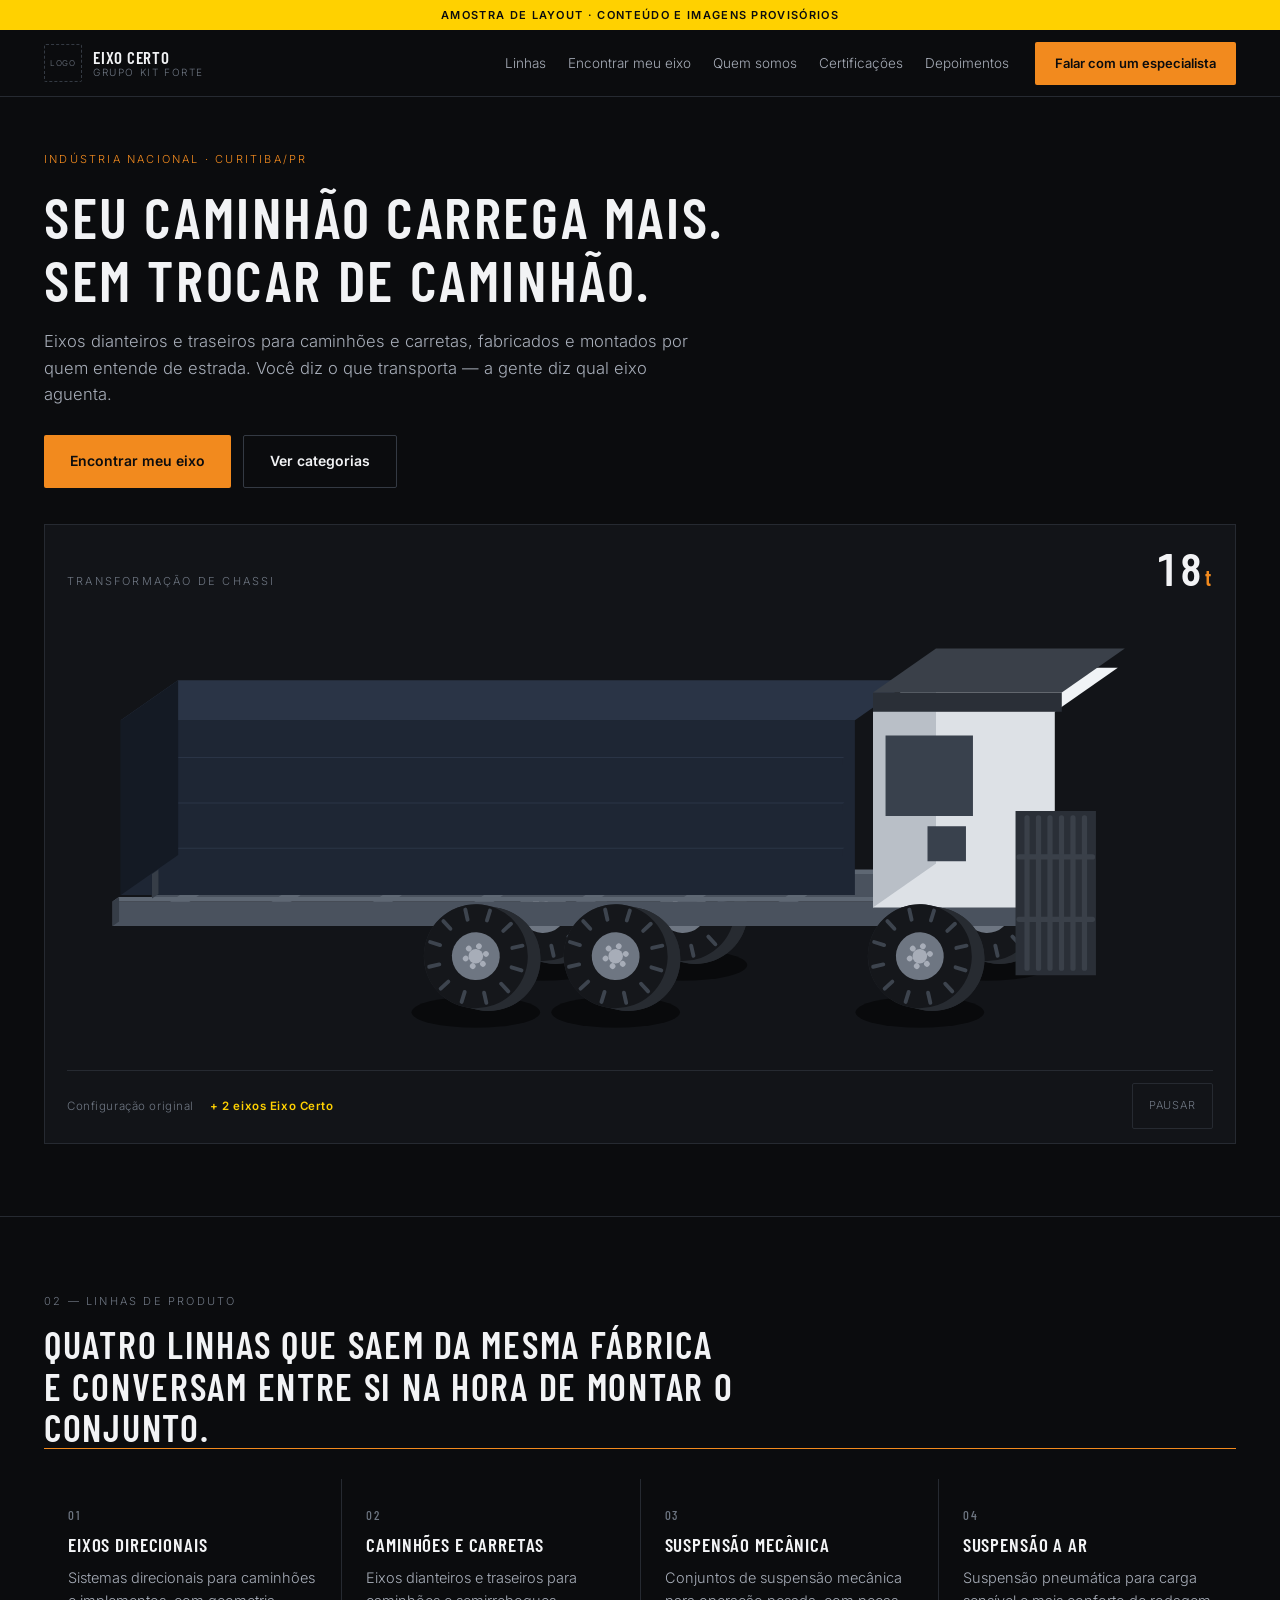
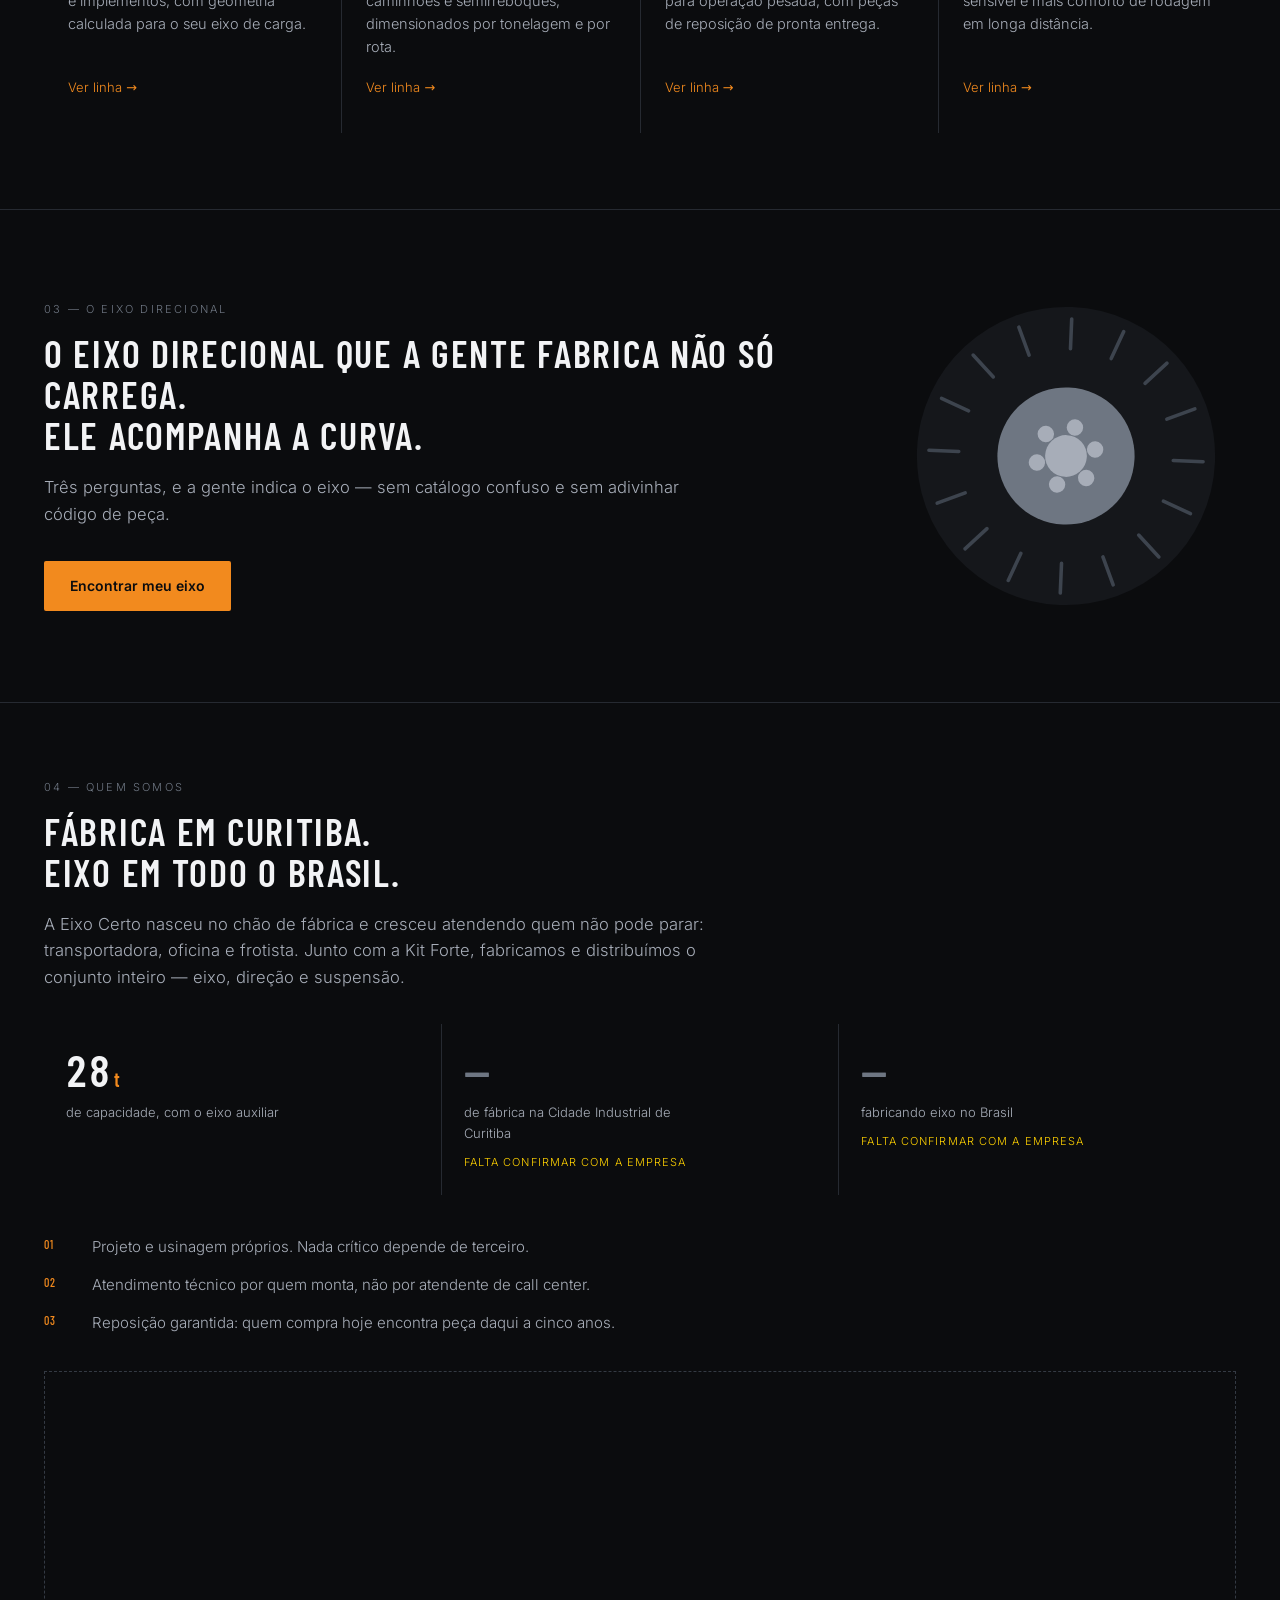
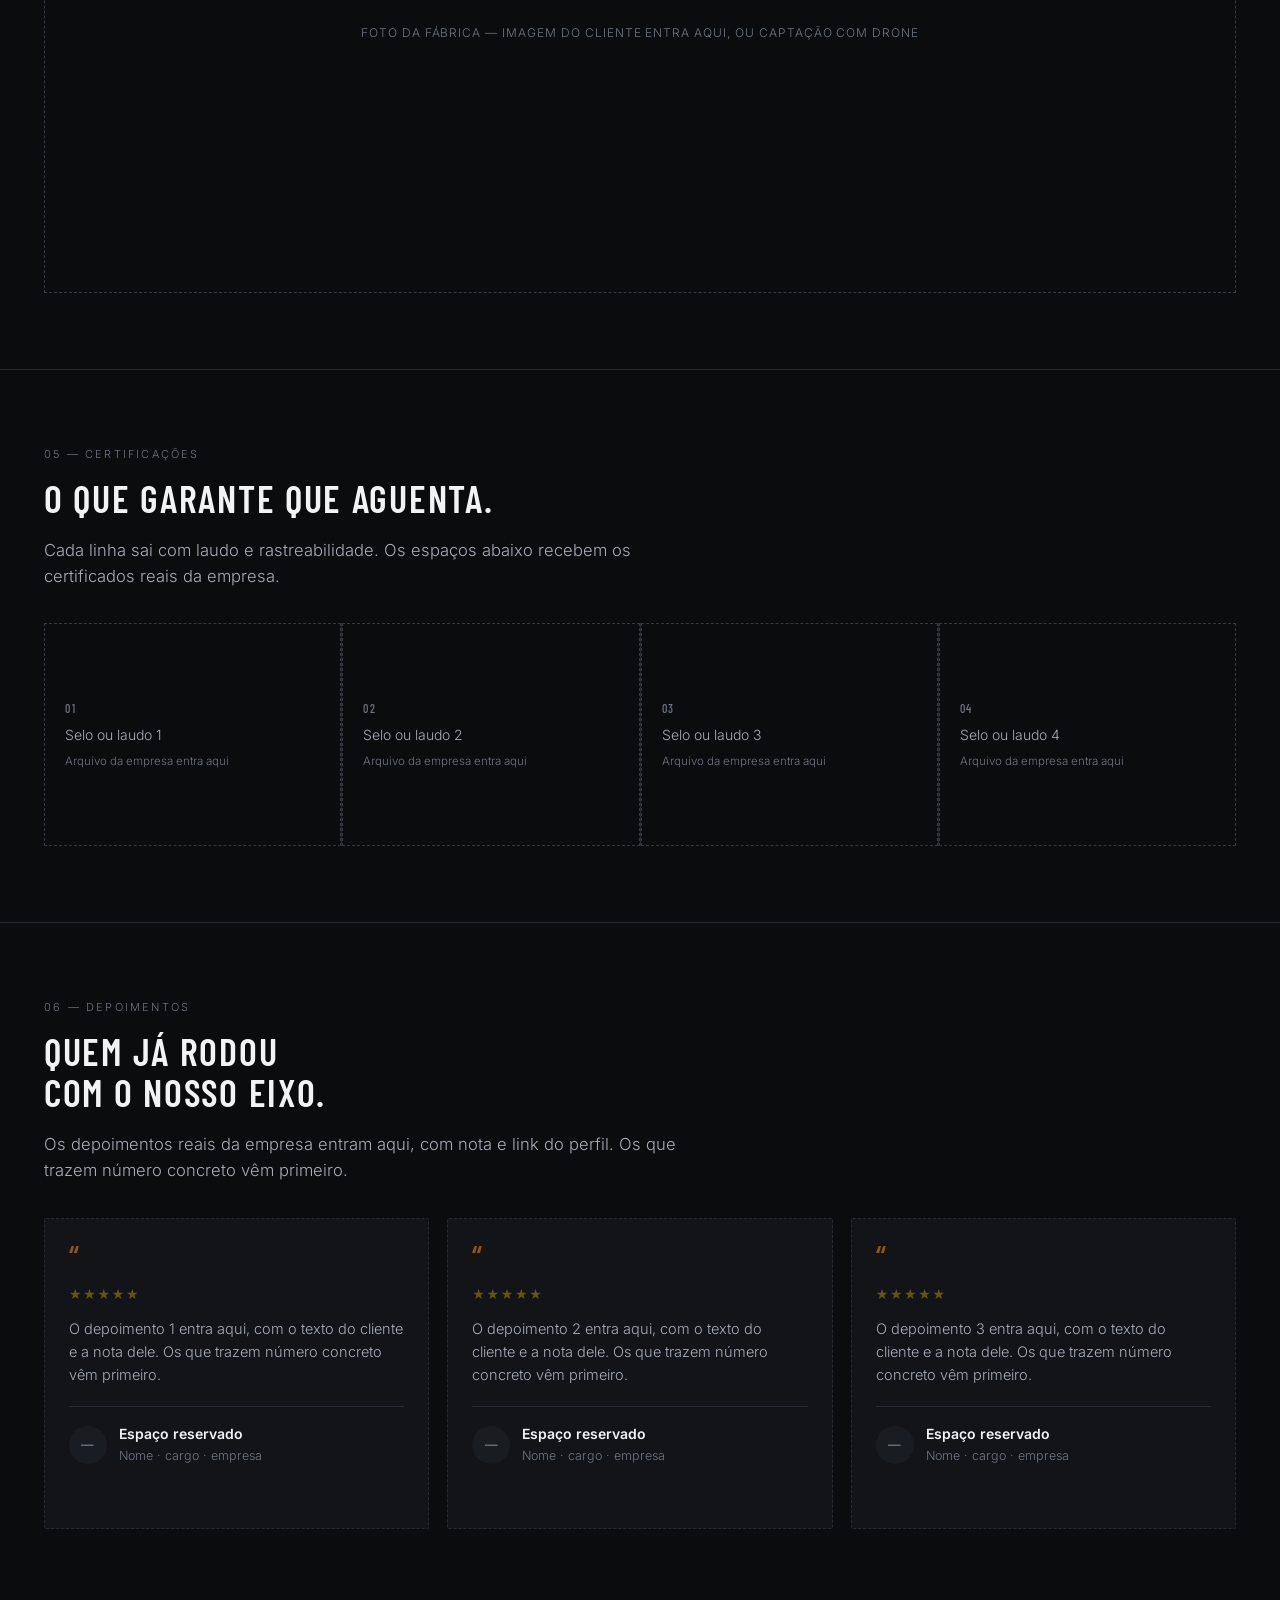
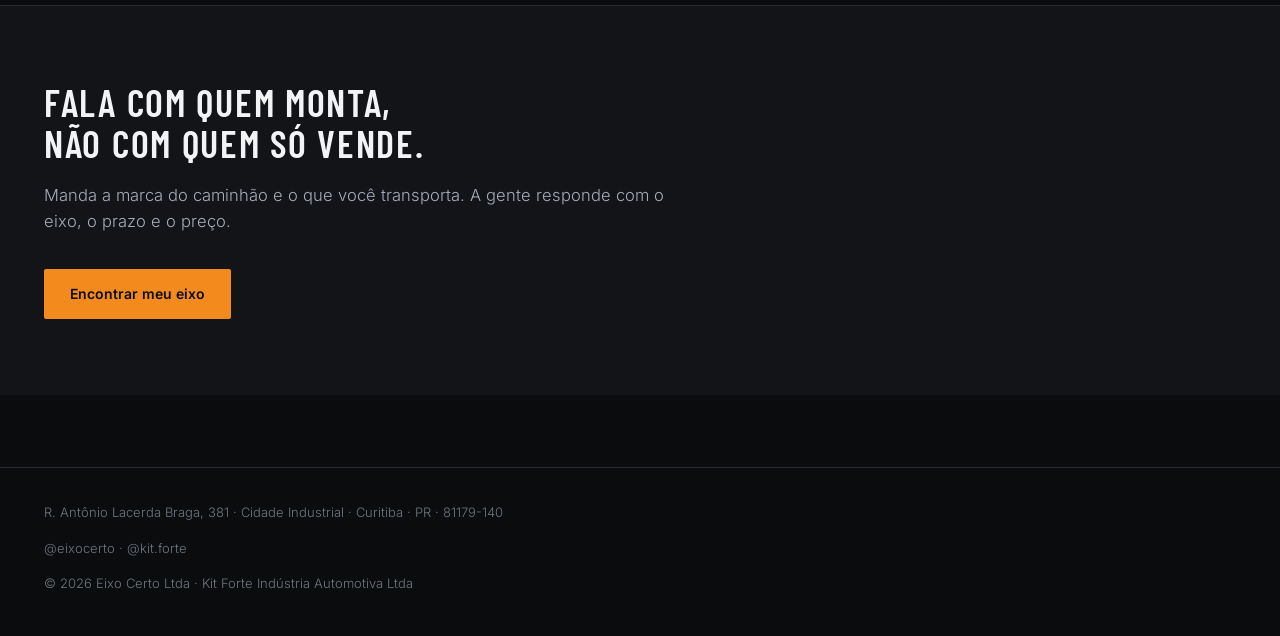
==== a/index.html @ 358928cb "Amostra de layout — Eixo Certo · Kit Forte Build gerado do site institucional. Duas direcoes visuais" ====
<!doctype html>
<html lang="pt-BR" data-theme="a">
<head>
  <meta charset="utf-8">
<meta name="viewport" content="width=device-width,initial-scale=1">
<meta name="description" content="Indústria de eixos dianteiros e traseiros para caminhões e semirreboques, em Curitiba. Aumente a capacidade de carga do seu caminhão sem trocar de caminhão.">

<meta property="og:type" content="website">
<meta property="og:title" content="Eixo Certo · Kit Forte — o eixo certo para o seu caminhão">
<meta property="og:description" content="Responda três perguntas e fale com um especialista que já recebeu as suas respostas.">
<meta property="og:locale" content="pt_BR">

<link rel="icon" href="../favicon.svg" type="image/svg+xml">

<script type="application/ld+json">
{"@context":"https://schema.org","@type":"Organization","name":"Eixo Certo · Kit Forte","description":"Indústria de eixos dianteiros e traseiros para caminhões e semirreboques, em Curitiba. Aumente a capacidade de carga do seu caminhão sem trocar de caminhão.","address":{"@type":"PostalAddress","streetAddress":"R. Antônio Lacerda Braga, 381","addressLocality":"Curitiba","addressRegion":"PR","postalCode":"81179-140","addressCountry":"BR"},"sameAs":["https://instagram.com/eixocerto","https://instagram.com/kit.forte"],"makesOffer":[{"@type":"Offer","itemOffered":{"@type":"Service","name":"Eixos direcionais","description":"Sistemas direcionais para caminhões e implementos, com geometria calculada para o seu eixo de carga."}},{"@type":"Offer","itemOffered":{"@type":"Service","name":"Caminhões e carretas","description":"Eixos dianteiros e traseiros para caminhões e semirreboques, dimensionados por tonelagem e por rota."}},{"@type":"Offer","itemOffered":{"@type":"Service","name":"Suspensão mecânica","description":"Conjuntos de suspensão mecânica para operação pesada, com peças de reposição de pronta entrega."}},{"@type":"Offer","itemOffered":{"@type":"Service","name":"Suspensão a ar","description":"Suspensão pneumática para carga sensível e mais conforto de rodagem em longa distância."}}]}
</script>

  <title>Eixo Certo · Kit Forte — eixos para caminhões e carretas, em Curitiba</title>
  <meta name="robots" content="noindex,nofollow">
  <script type="module" crossorigin src="../assets/fontes-Buia2ng4.js"></script>
  <script type="module" crossorigin src="../assets/heroi-DNSnnydx.js"></script>
  <script type="module" crossorigin src="../assets/home-CRoOoDzC.js"></script>
  <link rel="stylesheet" crossorigin href="../assets/fontes-Dbsl9JPc.css">
  <link rel="stylesheet" crossorigin href="../assets/heroi-Dx72fnAp.css">
  <link rel="stylesheet" crossorigin href="../assets/secoes-Cg3-JZ7F.css">
</head>
<body>
  <div class="rascunho">Amostra de layout · conteúdo e imagens provisórios</div>

  <header class="cabecalho" data-cabecalho>
  <div class="wrap cabecalho__linha">
    <a class="marca" href="../" aria-label="Eixo Certo · Kit Forte — início">
      <span class="marca__slot" data-vaga="logo" aria-hidden="true">LOGO</span>
      <span class="marca__texto">
        <strong>Eixo Certo</strong>
        <span>Grupo Kit Forte</span>
      </span>
    </a>

    <nav class="menu" aria-label="Seções da página">
      <a href="#linhas">Linhas</a>
      <a href="#eixo-gira">Encontrar meu eixo</a>
      <a href="#fabrica">Quem somos</a>
      <a href="#certificacoes">Certificações</a>
      <a href="#depoimentos">Depoimentos</a>
    </nav>

    <a class="btn cabecalho__cta" href="#chamada-final">Falar com um especialista</a>
  </div>
</header>

  <main>
    <section class="abertura" id="abertura" aria-labelledby="abertura-titulo">
  <div class="wrap">
    
    <p class="abertura__sobrancelha">Indústria nacional · Curitiba/PR</p>
    <h1 class="abertura__titulo" id="abertura-titulo">Seu caminhão carrega mais.<br>Sem trocar de caminhão.</h1>
    <p class="lead">Eixos dianteiros e traseiros para caminhões e carretas, fabricados e montados por quem entende de estrada. Você diz o que transporta — a gente diz qual eixo aguenta.</p>
    <p class="abertura__acoes">
      <a class="btn" href="produtos/">Encontrar meu eixo</a>
      <a class="btn btn--fantasma" href="#linhas">Ver categorias</a>
    </p>
    <section class="heroi" data-heroi aria-labelledby="heroi-rotulo">
  <div class="heroi__cabecalho">
    <p class="heroi__rotulo" id="heroi-rotulo">Transformação de chassi</p>
    <p class="heroi__ton"><span data-tonelagem>28</span><span class="heroi__un">t</span></p>
  </div>

  <div class="heroi__palco" data-palco></div>

  <div class="heroi__pe">
    <span class="heroi__antes">Configuração original</span>
    <span class="heroi__ganho">+ 2 eixos Eixo Certo</span>
    <button type="button" class="heroi__pausa" data-pausa aria-pressed="false">Pausar</button>
  </div>
</section>

  </div>
</section>

    <section class="secao secao--linhas" id="linhas" aria-labelledby="linhas-titulo">
  <div class="wrap">
    <p class="secao__n">02 — Linhas de produto</p>
    <h2 class="secao__titulo" id="linhas-titulo">Quatro linhas que saem da mesma fábrica<br>
      e conversam entre si na hora de montar o conjunto.</h2>

        <div class="portico" data-filete aria-hidden="true"></div>

    <ol class="linhas">
      
    <li class="linha" data-linha="direcionais">
      <span class="linha__n" data-numero>01</span>
      <h3 class="linha__nome">Eixos direcionais</h3>
      <p class="linha__texto">Sistemas direcionais para caminhões e implementos, com geometria calculada para o seu eixo de carga.</p>
      <a class="linha__ir" href="categorias/#direcionais">Ver linha<span aria-hidden="true"> →</span></a>
    </li>
    <li class="linha" data-linha="caminhoes-carretas">
      <span class="linha__n" data-numero>02</span>
      <h3 class="linha__nome">Caminhões e carretas</h3>
      <p class="linha__texto">Eixos dianteiros e traseiros para caminhões e semirreboques, dimensionados por tonelagem e por rota.</p>
      <a class="linha__ir" href="categorias/#caminhoes-carretas">Ver linha<span aria-hidden="true"> →</span></a>
    </li>
    <li class="linha" data-linha="suspensao-mecanica">
      <span class="linha__n" data-numero>03</span>
      <h3 class="linha__nome">Suspensão mecânica</h3>
      <p class="linha__texto">Conjuntos de suspensão mecânica para operação pesada, com peças de reposição de pronta entrega.</p>
      <a class="linha__ir" href="categorias/#suspensao-mecanica">Ver linha<span aria-hidden="true"> →</span></a>
    </li>
    <li class="linha" data-linha="suspensao-ar">
      <span class="linha__n" data-numero>04</span>
      <h3 class="linha__nome">Suspensão a ar</h3>
      <p class="linha__texto">Suspensão pneumática para carga sensível e mais conforto de rodagem em longa distância.</p>
      <a class="linha__ir" href="categorias/#suspensao-ar">Ver linha<span aria-hidden="true"> →</span></a>
    </li>
    </ol>
  </div>
</section>

    <section class="secao secao--eixo" id="eixo-gira" aria-labelledby="eixo-gira-titulo">
  <div class="wrap eixo-gira">
    <div class="eixo-gira__texto">
      <p class="secao__n">03 — O eixo direcional</p>
      <h2 class="secao__titulo" id="eixo-gira-titulo">O eixo direcional que a gente fabrica
        não só carrega.<br>Ele acompanha a curva.</h2>
      <p class="lead">Três perguntas, e a gente indica o eixo — sem catálogo confuso
        e sem adivinhar código de peça.</p>
      <p class="eixo-gira__acoes">
        <a class="btn" href="produtos/">Encontrar meu eixo</a>
      </p>
    </div>

    <div class="eixo-gira__palco" data-roda-palco aria-hidden="true"></div>
  </div>
</section>

    <section class="secao secao--fabrica" id="fabrica" aria-labelledby="fabrica-titulo">
  <div class="wrap">
    <p class="secao__n">04 — Quem somos</p>
    <h2 class="secao__titulo" id="fabrica-titulo">Fábrica em Curitiba.<br>Eixo em todo o Brasil.</h2>
    <p class="lead">A Eixo Certo nasceu no chão de fábrica e cresceu atendendo quem não pode
      parar: transportadora, oficina e frotista. Junto com a Kit Forte, fabricamos e
      distribuímos o conjunto inteiro — eixo, direção e suspensão.</p>

        <ul class="numeros" data-numeros>
      
      <li class="numero">
        <span class="numero__valor">
          <span data-numero="capacidade">28</span><span class="numero__un">t</span>
        </span>
        <p class="numero__rotulo">de capacidade, com o eixo auxiliar</p>
      </li>
      <li class="numero numero--vago" data-vaga="numero">
        <span class="numero__valor" aria-hidden="true">—</span>
        <p class="numero__rotulo">de fábrica na Cidade Industrial de Curitiba</p>
        <p class="numero__pendencia">Falta confirmar com a empresa</p>
      </li>
      <li class="numero numero--vago" data-vaga="numero">
        <span class="numero__valor" aria-hidden="true">—</span>
        <p class="numero__rotulo">fabricando eixo no Brasil</p>
        <p class="numero__pendencia">Falta confirmar com a empresa</p>
      </li>
    </ul>

    <ol class="promessas">
      <li><span class="promessas__n" aria-hidden="true">01</span>
        Projeto e usinagem próprios. Nada crítico depende de terceiro.</li>
      <li><span class="promessas__n" aria-hidden="true">02</span>
        Atendimento técnico por quem monta, não por atendente de call center.</li>
      <li><span class="promessas__n" aria-hidden="true">03</span>
        Reposição garantida: quem compra hoje encontra peça daqui a cinco anos.</li>
    </ol>

    <figure class="foto-vaga" data-vaga="foto">
      <figcaption>Foto da fábrica — imagem do cliente entra aqui, ou captação com drone</figcaption>
    </figure>
  </div>
</section>

    <section class="secao secao--selos" id="certificacoes" aria-labelledby="certificacoes-titulo">
  <div class="wrap">
    <p class="secao__n">05 — Certificações</p>
    <h2 class="secao__titulo" id="certificacoes-titulo">O que garante que aguenta.</h2>
    <p class="lead">Cada linha sai com laudo e rastreabilidade. Os espaços abaixo recebem
      os certificados reais da empresa.</p>
    <ul class="selos">
      
      <li class="selo" data-vaga="certificado">
        <span class="selo__n" aria-hidden="true">01</span>
        <p class="selo__rotulo">Selo ou laudo 1</p>
        <p class="selo__nota">Arquivo da empresa entra aqui</p>
      </li>
      <li class="selo" data-vaga="certificado">
        <span class="selo__n" aria-hidden="true">02</span>
        <p class="selo__rotulo">Selo ou laudo 2</p>
        <p class="selo__nota">Arquivo da empresa entra aqui</p>
      </li>
      <li class="selo" data-vaga="certificado">
        <span class="selo__n" aria-hidden="true">03</span>
        <p class="selo__rotulo">Selo ou laudo 3</p>
        <p class="selo__nota">Arquivo da empresa entra aqui</p>
      </li>
      <li class="selo" data-vaga="certificado">
        <span class="selo__n" aria-hidden="true">04</span>
        <p class="selo__rotulo">Selo ou laudo 4</p>
        <p class="selo__nota">Arquivo da empresa entra aqui</p>
      </li>
    </ul>
  </div>
</section>

    <section class="secao secao--depoimentos" id="depoimentos" aria-labelledby="depoimentos-titulo">
  <div class="wrap">
    <p class="secao__n">06 — Depoimentos</p>
    <h2 class="secao__titulo" id="depoimentos-titulo">Quem já rodou<br>com o nosso eixo.</h2>
        <p class="lead">Os depoimentos reais da empresa entram aqui, com nota e link do perfil.
      Os que trazem número concreto vêm primeiro.</p>
    <ul class="depos">
      
      <li class="depo depo--vago" data-vaga="depoimento">
        <span class="depo__aspas" aria-hidden="true">&ldquo;</span>
        <p class="depo__estrelas depo__estrelas--vago" aria-hidden="true">★★★★★</p>
        <p class="depo__texto">O depoimento 1 entra aqui, com o texto do cliente
          e a nota dele. Os que trazem número concreto vêm primeiro.</p>
        <footer class="depo__quem">
          <span class="depo__avatar" aria-hidden="true">—</span>
          <span>
            <strong class="depo__nome">Espaço reservado</strong>
            <span class="depo__cargo">Nome · cargo · empresa</span>
          </span>
        </footer>
      </li>
      <li class="depo depo--vago" data-vaga="depoimento">
        <span class="depo__aspas" aria-hidden="true">&ldquo;</span>
        <p class="depo__estrelas depo__estrelas--vago" aria-hidden="true">★★★★★</p>
        <p class="depo__texto">O depoimento 2 entra aqui, com o texto do cliente
          e a nota dele. Os que trazem número concreto vêm primeiro.</p>
        <footer class="depo__quem">
          <span class="depo__avatar" aria-hidden="true">—</span>
          <span>
            <strong class="depo__nome">Espaço reservado</strong>
            <span class="depo__cargo">Nome · cargo · empresa</span>
          </span>
        </footer>
      </li>
      <li class="depo depo--vago" data-vaga="depoimento">
        <span class="depo__aspas" aria-hidden="true">&ldquo;</span>
        <p class="depo__estrelas depo__estrelas--vago" aria-hidden="true">★★★★★</p>
        <p class="depo__texto">O depoimento 3 entra aqui, com o texto do cliente
          e a nota dele. Os que trazem número concreto vêm primeiro.</p>
        <footer class="depo__quem">
          <span class="depo__avatar" aria-hidden="true">—</span>
          <span>
            <strong class="depo__nome">Espaço reservado</strong>
            <span class="depo__cargo">Nome · cargo · empresa</span>
          </span>
        </footer>
      </li>
    </ul>
  </div>
</section>

    <section class="secao secao--final" id="chamada-final" aria-labelledby="final-titulo">
  <div class="wrap">
    <h2 class="secao__titulo" id="final-titulo">Fala com quem monta,<br>não com quem só vende.</h2>
    <p class="lead">Manda a marca do caminhão e o que você transporta. A gente responde
      com o eixo, o prazo e o preço.</p>
    <p class="final__acoes">
      <a class="btn" href="produtos/">Encontrar meu eixo</a>
    </p>
  </div>
</section>

  </main>
  <footer>
  <div class="wrap">
    <p>R. Antônio Lacerda Braga, 381 · Cidade Industrial · Curitiba · PR · 81179-140</p>
    <p>
      <a href="https://instagram.com/eixocerto" rel="noopener">@eixocerto</a> ·
      <a href="https://instagram.com/kit.forte" rel="noopener">@kit.forte</a>
    </p>
    <p>© 2026 Eixo Certo Ltda · Kit Forte Indústria Automotiva Ltda</p>
  </div>
</footer>

</body>
</html>
---- assets/fontes-Dbsl9JPc.css ----
*,*:before,*:after{box-sizing:border-box;margin:0;padding:0}img,svg{max-width:100%;display:block}a{color:inherit;text-decoration:none}button{font:inherit;color:inherit;background:none;border:none;cursor:pointer}ol,ul{list-style:none}:where(html){-webkit-text-size-adjust:100%}[hidden]{display:none!important}[data-theme=a]{--ground: #0B0C0E;--surface: #121418;--surface-2: #191C21;--rule: #262A31;--rule-strong: #343A43;--text: #F2F3F5;--text-2: #A7ADB8;--text-3: #6E7682;--accent: #F28A1E;--accent-hover: #FF9B2E;--accent-2: #FFD100;--accent-ink: #0B0C0E;--steel: #3A4049;--zap: #1FAF54;--zap-hover: #25C961;--radius: 2px;--font-display: "Barlow Condensed", Impact, sans-serif;--font-body: "Inter", system-ui, -apple-system, "Segoe UI", sans-serif;--w-display: 600;--w-body: 300;--tracking-display: .045em;--case-display: uppercase;--max: 1240px;--cab:#DDE1E6;--cab-topo:#F0F3F6;--cab-lado:#B9BFC7;--chassi:#4A525E;--chassi-topo:#5E6773;--chassi-lado:#363D47;--cacamba:#1E2634;--cacamba-topo:#2A3446;--cacamba-lado:#141A24;--pneu:#15171B;--pneu-lado:#272B31;--banda:#3D444E;--aro:#6E7682;--cubo:#A7ADB8;--vidro:#39414D;--vidro-topo:#4A5361;--vidro-lado:#2C333D;--grade:#2A2F37;--grade-topo:#3A4049;--grade-lado:#1E222A;--sombra:rgba(0,0,0,.5);--eixo-novo:#FFD100}[data-theme=b]{--ground: #F6F5F2;--surface: #EDEBE6;--surface-2: #E3E0D9;--rule: #D8D5CD;--rule-strong: #C7C3B9;--text: #14161A;--text-2: #33373E;--text-3: #7C8088;--accent: #E07B12;--accent-hover: #C96A08;--accent-2: #E8B400;--accent-ink: #FFFFFF;--steel: #2B3A4A;--zap: #1FAF54;--zap-hover: #189946;--radius: 100px;--font-display: "Manrope", system-ui, -apple-system, "Segoe UI", sans-serif;--font-body: "Manrope", system-ui, -apple-system, "Segoe UI", sans-serif;--w-display: 200;--w-body: 300;--tracking-display: -.018em;--case-display: none;--max: 1180px;--cab:#CFCAC1;--cab-topo:#E1DDD6;--cab-lado:#B0AA9F;--chassi:#6E7A87;--chassi-topo:#87939F;--chassi-lado:#545F6A;--cacamba:#2B3A4A;--cacamba-topo:#3B4D60;--cacamba-lado:#1D2733;--pneu:#3A3F45;--pneu-lado:#2B3035;--banda:#8A8F96;--aro:#C7C3B9;--cubo:#14161A;--vidro:#9FAAB5;--vidro-topo:#B5BEC7;--vidro-lado:#8996A3;--grade:#3A4149;--grade-topo:#4C555F;--grade-lado:#2A3038;--sombra:rgba(20,22,26,.18);--eixo-novo:#E07B12}@media(prefers-reduced-motion:no-preference){html{scroll-behavior:smooth}}body{background:var(--ground);color:var(--text);font-family:var(--font-body);font-weight:var(--w-body);line-height:1.6;-webkit-font-smoothing:antialiased;overflow-x:hidden}.wrap{max-width:var(--max);margin:0 auto;padding:0 24px}main.wrap{padding-block:56px 40px}h1,h2,h3,.display{font-family:var(--font-display);font-weight:var(--w-display);letter-spacing:var(--tracking-display);text-transform:var(--case-display);line-height:1.08}h1{font-size:clamp(30px,4.4vw,52px);max-width:16em}h2{font-size:clamp(26px,3.6vw,40px)}.lead{color:var(--text-2);font-size:16.5px;margin-top:18px;max-width:40em}.rascunho{background:var(--accent-2);color:var(--ground);font:600 11px/1.3 var(--font-body);letter-spacing:.12em;text-transform:uppercase;text-align:center;padding:8px 14px}.btn{display:inline-flex;align-items:center;justify-content:center;gap:9px;background:var(--accent);color:var(--accent-ink);font-weight:600;font-size:14px;padding:14px 26px;min-height:48px;border-radius:var(--radius);transition:background .14s ease,transform .14s ease,opacity .14s ease}.btn:hover{background:var(--accent-hover);transform:translateY(-1px)}.btn:active{transform:scale(.985)}.btn[disabled]{opacity:.45;cursor:not-allowed}.btn[disabled]:active{transform:none}.btn--fantasma{background:none;color:var(--text);border:1px solid var(--rule-strong)}.btn--fantasma:hover,.btn--fantasma:active{background:var(--surface-2);border-color:var(--accent)}:where(a,button,[tabindex]):focus-visible{outline:2px solid var(--accent);outline-offset:2px;border-radius:2px}.seletor{border:1px solid var(--rule);background:var(--surface);margin-top:40px}.seletor__passos{display:flex;border-bottom:1px solid var(--rule)}.seletor__passo{flex:1;padding:16px 18px;border-right:1px solid var(--rule);font-size:12px;letter-spacing:.06em;text-transform:uppercase;color:var(--text-3)}.seletor__passo:last-child{border-right:none}.seletor__passo[aria-current=step]{color:var(--accent);box-shadow:inset 0 -2px 0 var(--accent)}.progresso{height:2px;background:var(--rule)}.progresso__barra{height:2px;background:var(--accent);width:0;transition:width .22s ease}.seletor__corpo{padding:34px 28px}.seletor__opcoes{display:flex;flex-wrap:wrap;gap:10px;border:none}.seletor__pergunta{flex:1 0 100%;font-family:var(--font-display);font-weight:var(--w-display);letter-spacing:var(--tracking-display);text-transform:var(--case-display);font-size:24px;margin-bottom:20px}.seletor__pergunta:focus{outline:none}.opcao{padding:12px 22px;min-height:48px;border:1px solid var(--rule-strong);border-radius:var(--radius);background:var(--surface-2);color:var(--text-2);font-size:14px;transition:border-color .12s ease,color .12s ease,background .12s ease,transform .12s ease}.opcao:hover{border-color:var(--accent);color:var(--text)}.opcao:active{transform:scale(.985)}.opcao[aria-pressed=true]{border-color:var(--accent);color:var(--text);background:var(--ground)}.opcao:after{content:"✓";display:inline-block;width:0;margin-left:0;opacity:0;transform:scale(.6);color:var(--accent);transition:opacity .12s ease,transform .12s ease,width .12s ease,margin-left .12s ease}.opcao[aria-pressed=true]:after{width:1em;margin-left:7px;opacity:1;transform:scale(1)}.seletor__rodape{border-top:1px solid var(--rule);padding:20px 28px;display:flex;justify-content:space-between;align-items:center;gap:16px;flex-wrap:wrap}.resultado__rotulo{font-size:11px;letter-spacing:.2em;text-transform:uppercase;color:var(--text-3)}.resultado__linha{font-size:clamp(26px,4vw,34px);color:var(--accent);margin:8px 0 12px}.resultado__porque{color:var(--text-2);max-width:38em}.resultado__pendente{margin-top:22px;padding:16px 18px;border-left:2px solid var(--accent-2);background:var(--surface-2);color:var(--text-2);font-size:14.5px}.resultado__prazo{margin-top:16px;font-size:13px;color:var(--text-3)}.resultado .zap,.resultado .btn{margin-top:24px;margin-right:10px}.zap{display:inline-flex;align-items:center;justify-content:center;gap:10px;background:var(--zap);color:var(--accent-ink);font-weight:600;font-size:15px;padding:16px 30px;min-height:52px;border-radius:var(--radius);transition:background .14s ease,transform .14s ease}.zap:hover{background:var(--zap-hover)}.zap:active{transform:scale(.99)}.so-leitor{position:absolute;width:1px;height:1px;overflow:hidden;clip-path:inset(50%);white-space:nowrap}footer{margin-top:72px;padding:32px 0 40px;border-top:1px solid var(--rule)}footer p{font-size:13px;color:var(--text-3);line-height:1.9}footer a{display:inline-block;padding-block:11px}footer a:hover,footer a:active{color:var(--accent)}@media(max-width:760px){.seletor__passos{flex-wrap:wrap}.seletor__passo{flex:1 1 50%;border-bottom:1px solid var(--rule)}.seletor__corpo{padding:26px 20px}.seletor__rodape{padding:18px 20px}.seletor__rodape .btn{flex:1 1 auto}.wrap{padding:0 20px}}
---- assets/heroi-Dx72fnAp.css ----
.caminhao{width:100%;height:auto;display:block;overflow:hidden}.cx--cabine.f-frente{fill:var(--cab)}.cx--cabine.f-topo{fill:var(--cab-topo)}.cx--cabine.f-lado{fill:var(--cab-lado)}.cx--chassi.f-frente{fill:var(--chassi)}.cx--chassi.f-topo{fill:var(--chassi-topo)}.cx--chassi.f-lado{fill:var(--chassi-lado)}.cx--cacamba.f-frente{fill:var(--cacamba)}.cx--cacamba.f-topo{fill:var(--cacamba-topo)}.cx--cacamba.f-lado{fill:var(--cacamba-lado)}.cx--vidro.f-frente{fill:var(--vidro)}.cx--vidro.f-topo{fill:var(--vidro-topo)}.cx--vidro.f-lado{fill:var(--vidro-lado)}.cx--grade.f-frente{fill:var(--grade)}.cx--grade.f-topo{fill:var(--grade-topo)}.cx--grade.f-lado{fill:var(--grade-lado)}.barra{stroke:var(--grade-topo);stroke-width:3;stroke-linecap:round}.pneu{fill:var(--pneu)}.pneu--longe{fill:var(--pneu-lado)}.pneu-lado{stroke:var(--pneu-lado)}.banda{stroke:var(--banda);stroke-width:2.4;stroke-linecap:round}.aro{fill:var(--aro)}.cubo,.parafuso{fill:var(--cubo)}.sombra{fill:var(--sombra)}.eixo--novo .aro{fill:var(--eixo-novo)}.eixo--novo .cubo,.eixo--novo .parafuso{fill:var(--pneu)}.heroi{border:1px solid var(--rule);background:var(--surface);padding:20px 22px 14px;margin-top:36px}.heroi__cabecalho{display:flex;justify-content:space-between;align-items:flex-end;gap:10px 18px;flex-wrap:wrap}.heroi__rotulo{font-size:11px;letter-spacing:.2em;text-transform:uppercase;color:var(--text-3)}.heroi__ton{font-family:var(--font-display);font-weight:var(--w-display);letter-spacing:var(--tracking-display);font-size:clamp(30px,5.2vw,46px);line-height:1;font-variant-numeric:tabular-nums;display:flex;align-items:baseline;gap:1px}.heroi__un{font-size:.48em;color:var(--accent)}.heroi__palco{margin-top:8px;aspect-ratio:655.59 / 262.68}.heroi__pe{display:flex;align-items:center;gap:8px 16px;flex-wrap:wrap;border-top:1px solid var(--rule);margin-top:12px;padding-top:12px;font-size:11.5px;letter-spacing:.05em;color:var(--text-3)}.heroi__ganho{color:var(--accent-2);font-weight:600}.heroi__pausa{margin-left:auto;font-size:11px;letter-spacing:.08em;text-transform:uppercase;color:var(--text-3);border:1px solid var(--rule);border-radius:var(--radius);padding:12px 16px;min-height:46px;transition:color .14s ease,border-color .14s ease}.heroi__pausa:hover{color:var(--text);border-color:var(--rule-strong)}.heroi__pausa:active{transform:scale(.97)}@media(max-width:560px){.heroi{padding:16px 16px 12px}.heroi__cabecalho{flex-direction:column;align-items:flex-start;gap:6px}.heroi__pausa{margin-left:0}}
---- assets/secoes-Cg3-JZ7F.css ----
.cabecalho{position:sticky;top:0;z-index:10;background:var(--ground);border-bottom:1px solid var(--rule)}.cabecalho__linha{display:flex;align-items:center;gap:12px 26px;min-height:64px;padding-block:10px}.marca{display:flex;align-items:center;gap:11px;margin-right:auto;padding-block:4px}.marca__slot{display:grid;place-items:center;width:38px;height:38px;border:1px dashed var(--rule-strong);border-radius:var(--radius);font-size:8px;letter-spacing:.1em;color:var(--text-3)}.marca__texto{display:flex;flex-direction:column;line-height:1.15}.marca__texto strong{font-family:var(--font-display);font-weight:var(--w-display);letter-spacing:var(--tracking-display);text-transform:var(--case-display);font-size:17px}.marca__texto span{font-size:10px;letter-spacing:.16em;text-transform:uppercase;color:var(--text-3)}.menu{display:flex;gap:22px;font-size:13.5px}.menu a{color:var(--text-2);transition:color .14s ease}.menu a:hover,.menu a:active{color:var(--text)}.cabecalho__cta{padding:11px 20px;min-height:42px;font-size:13px}.secao{padding-block:76px;border-top:1px solid var(--rule)}.secao:first-of-type{border-top:none}section[id]{scroll-margin-top:84px}@media(max-width:760px){section[id]{scroll-margin-top:70px}}.secao__n{font-size:11px;letter-spacing:.2em;text-transform:uppercase;color:var(--text-3);margin-bottom:14px}.secao__titulo{font-size:clamp(25px,3.4vw,38px);max-width:20em}.secao .lead{margin-bottom:34px}.abertura{padding-block:54px 72px}.abertura__sobrancelha{font-size:11px;letter-spacing:.2em;text-transform:uppercase;color:var(--accent);margin-bottom:16px}.abertura__titulo{font-size:clamp(31px,5.1vw,58px)}.abertura__acoes{display:flex;flex-wrap:wrap;gap:12px;margin-top:28px}.portico{height:1px;background:var(--accent);transform-origin:left center;margin-bottom:30px}.linhas{display:grid;gap:1px;background:var(--rule)}.linha{background:var(--ground);padding:26px 24px 24px;display:flex;flex-direction:column;transition:background .2s ease}.linha:hover,.linha:active{background:var(--surface)}.linha__n{font-family:var(--font-display);font-size:13px;letter-spacing:.14em;color:var(--text-3);transition:color .2s ease}.linha:hover .linha__n,.linha:active .linha__n{color:var(--accent)}.linha__nome{font-size:19px;margin:10px 0}.linha__texto{color:var(--text-2);font-size:14.5px;flex:1}.linha__ir{margin-top:18px;font-size:13px;color:var(--accent);transition:transform .18s ease;align-self:flex-start}.linha__ir:hover,.linha__ir:active{transform:translate(4px)}[data-theme=a] .linhas{grid-template-columns:repeat(4,1fr)}[data-theme=b] .linhas{grid-template-columns:1fr}[data-theme=b] .linha{display:grid;grid-template-columns:64px minmax(0,15em) 1fr auto;align-items:baseline;gap:6px 24px;padding:22px 4px}[data-theme=b] .linha{transition:padding-left .18s ease,background .2s ease}[data-theme=b] .linha:hover,[data-theme=b] .linha:active{padding-left:10px}[data-theme=b] .linha__nome{margin:0}[data-theme=b] .linha__ir{margin-top:0;align-self:center}.eixo-gira{display:grid;grid-template-columns:1fr minmax(220px,340px);gap:40px;align-items:center}.eixo-gira__acoes{margin-top:4px}.eixo-gira__palco{aspect-ratio:1 / 1}.eixo-gira__palco svg{width:100%;height:auto;display:block}.numeros{display:grid;grid-template-columns:repeat(3,1fr);gap:1px;background:var(--rule);margin-bottom:40px}.numero{background:var(--ground);padding:24px 22px}.numero__valor{display:flex;align-items:baseline;gap:2px;font-family:var(--font-display);font-weight:var(--w-display);letter-spacing:var(--tracking-display);font-size:clamp(30px,4.4vw,44px);line-height:1;font-variant-numeric:tabular-nums}.numero__un{font-size:.46em;color:var(--accent)}.numero__rotulo{font-size:13px;color:var(--text-2);margin-top:10px;max-width:18em}.numero--vago .numero__valor{color:var(--text-3)}.numero__pendencia{margin-top:10px;font-size:11px;letter-spacing:.1em;text-transform:uppercase;color:var(--accent-2)}.promessas{display:grid;gap:14px;max-width:46em;margin-bottom:36px}.promessas li{display:grid;grid-template-columns:34px 1fr;gap:14px;color:var(--text-2);font-size:15px}.promessas__n{font-family:var(--font-display);font-size:12px;letter-spacing:.12em;color:var(--accent)}.foto-vaga{border:1px dashed var(--rule-strong);aspect-ratio:16 / 7;display:grid;place-items:center;padding:20px}.foto-vaga figcaption{font-size:12px;letter-spacing:.08em;text-transform:uppercase;color:var(--text-3);text-align:center}.selos{display:grid;grid-template-columns:repeat(4,1fr);gap:1px;background:var(--rule)}.selo{background:var(--ground);border:1px dashed var(--rule-strong);aspect-ratio:4 / 3;display:flex;flex-direction:column;justify-content:center;padding:20px;gap:6px}.selo__n{font-family:var(--font-display);font-size:12px;letter-spacing:.14em;color:var(--text-3)}.selo__rotulo{font-size:14px;color:var(--text-2)}.selo__nota{font-size:11.5px;color:var(--text-3)}.depos{display:grid;grid-template-columns:repeat(3,1fr);gap:18px}.depo{background:var(--surface);border:1px solid var(--rule);border-radius:var(--radius);padding:26px 24px 22px;display:flex;flex-direction:column}.depo--vago{border-style:dashed}.depo__aspas{font-family:var(--font-display);font-size:34px;line-height:.7;color:var(--accent);opacity:.55}.depo__estrelas{color:var(--accent-2);font-size:14px;letter-spacing:.12em;margin:14px 0 12px}.depo__estrelas--vago{opacity:.35}.depo__texto{color:var(--text-2);font-size:14.5px;flex:1;margin:0}.depo__quem{display:flex;align-items:center;gap:12px;border-top:1px solid var(--rule);margin-top:20px;padding-top:16px}.depo__avatar{display:grid;place-items:center;width:38px;height:38px;flex:none;border-radius:50%;background:var(--surface-2);color:var(--text-3);font-size:12.5px;font-weight:600;letter-spacing:.04em}.depo__nome{display:block;font-size:14px}.depo__cargo{display:block;font-size:12.5px;color:var(--text-3)}.secao--final{background:var(--surface)}.final__acoes{margin-top:26px}.linha__ir{padding-block:12px;margin-top:6px}[data-theme=b] .linha__ir{padding-inline:0}.menu a{padding-block:12px}@media(max-width:980px){[data-theme=a] .linhas{grid-template-columns:repeat(2,1fr)}.depos{grid-template-columns:1fr}.selos{grid-template-columns:repeat(2,1fr)}.eixo-gira{grid-template-columns:1fr;gap:30px}.eixo-gira__palco{max-width:300px}}@media(max-width:760px){.secao{padding-block:54px}.menu{display:none}.cabecalho__linha{min-height:58px}.numeros,[data-theme=a] .linhas{grid-template-columns:1fr}[data-theme=b] .linha{grid-template-columns:44px 1fr;gap:4px 16px}[data-theme=b] .linha__texto{grid-column:2}[data-theme=b] .linha__ir{grid-column:2;margin-top:12px;align-self:start}.abertura{padding-block:36px 52px}}@media(max-width:560px){.selos{grid-template-columns:1fr}.cabecalho__cta{display:none}.abertura__acoes .btn{flex:1 1 100%}}
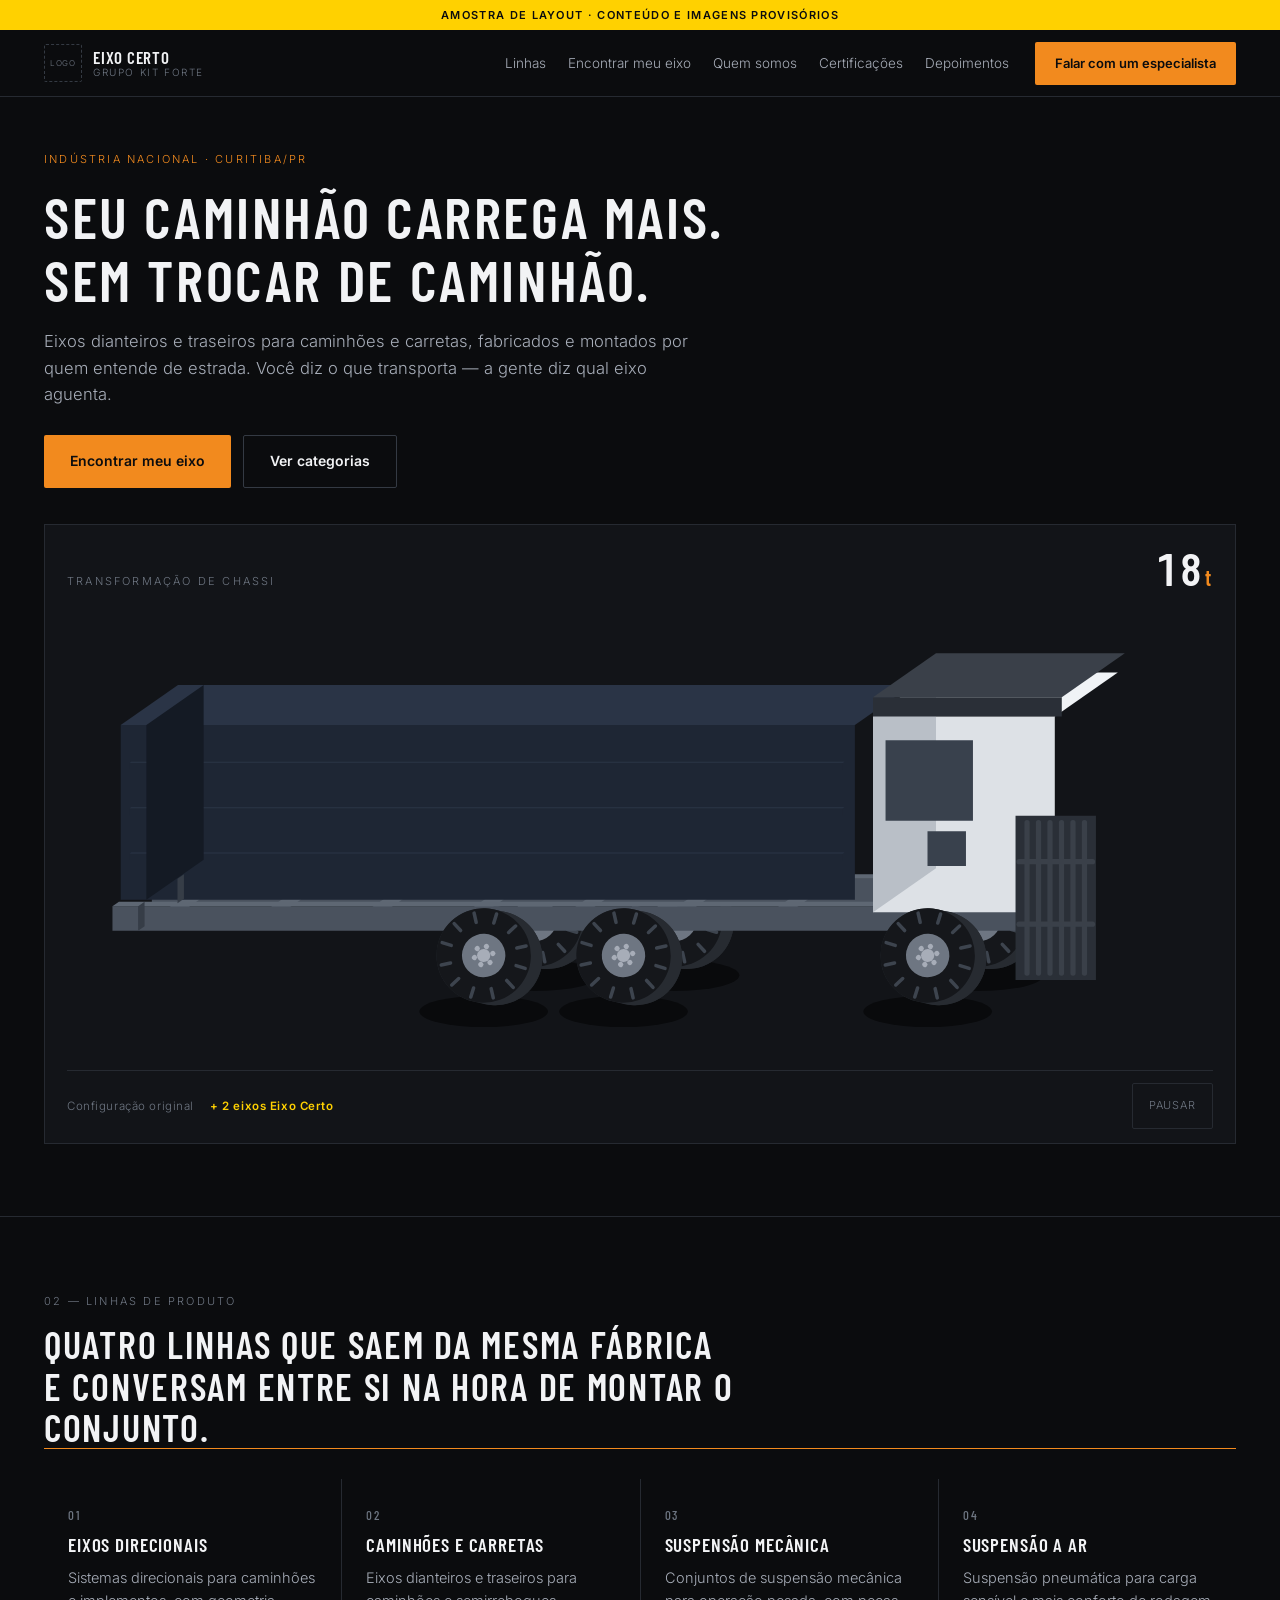
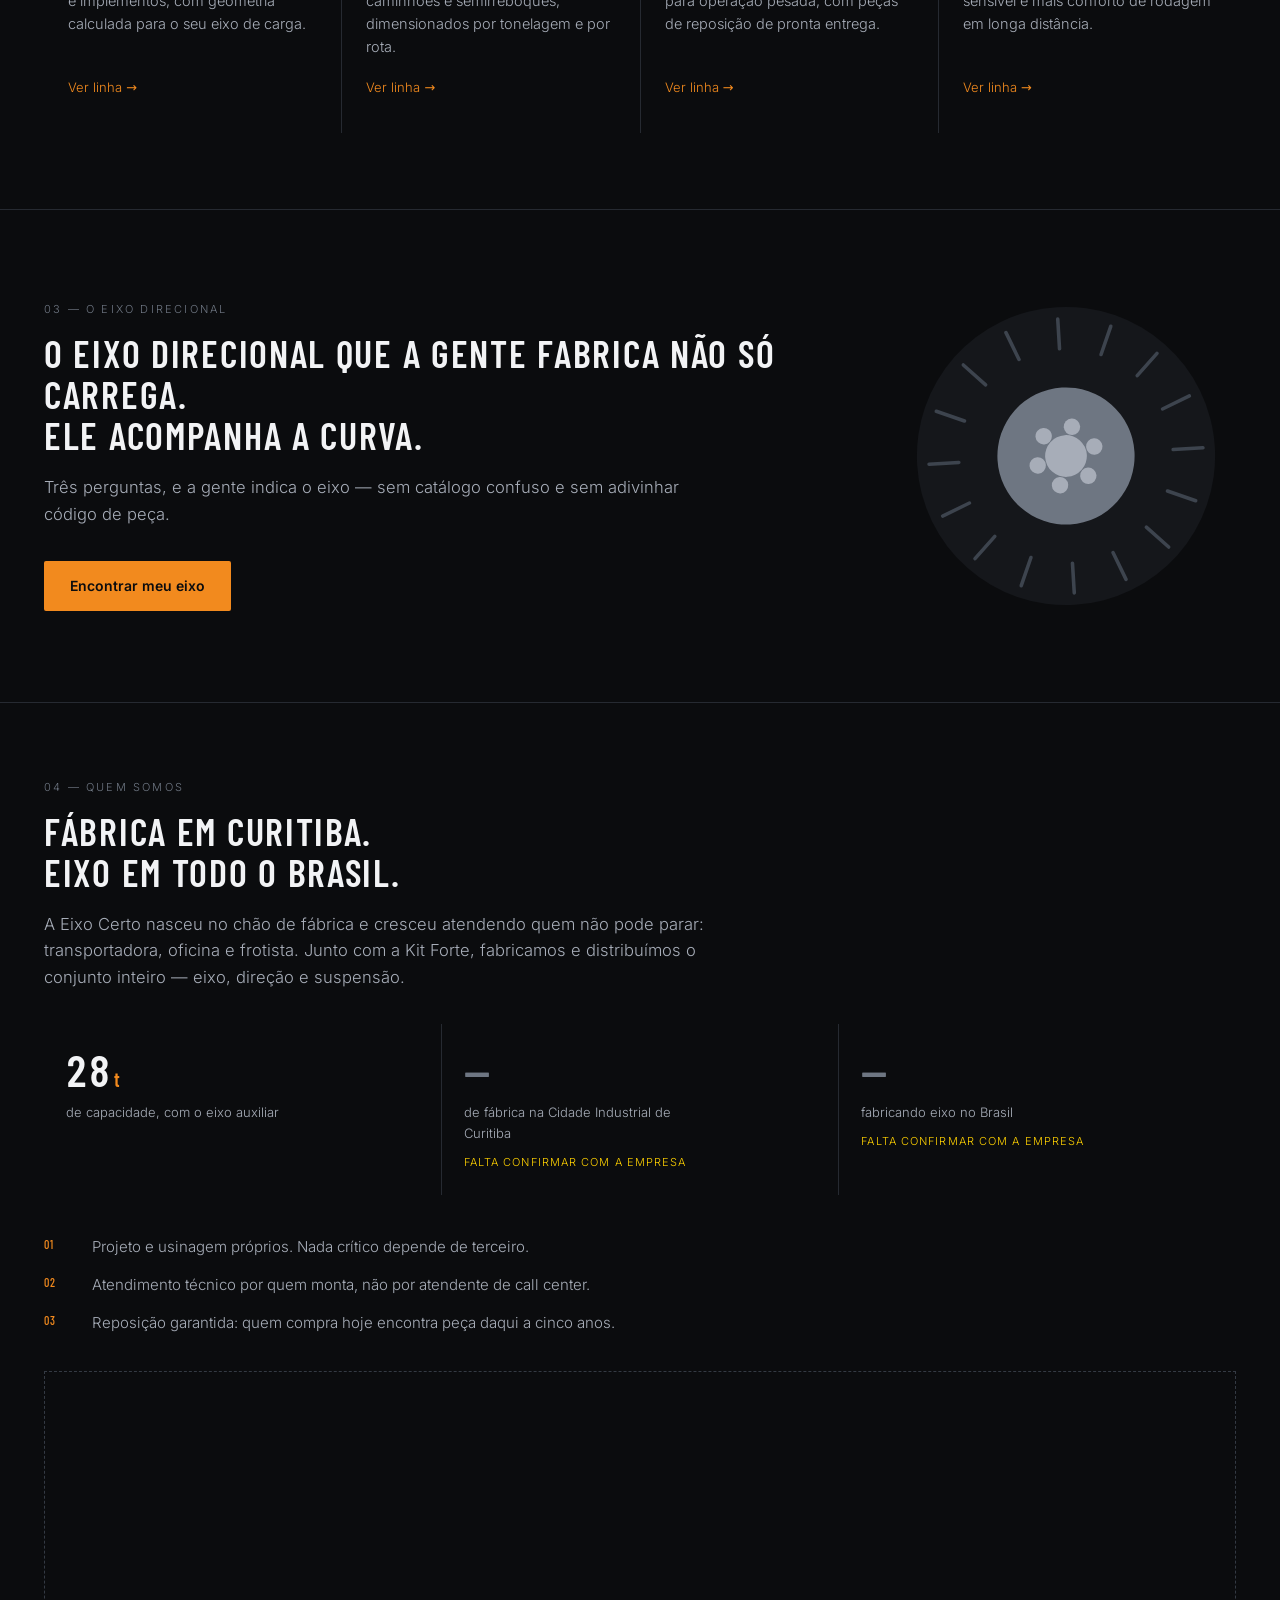
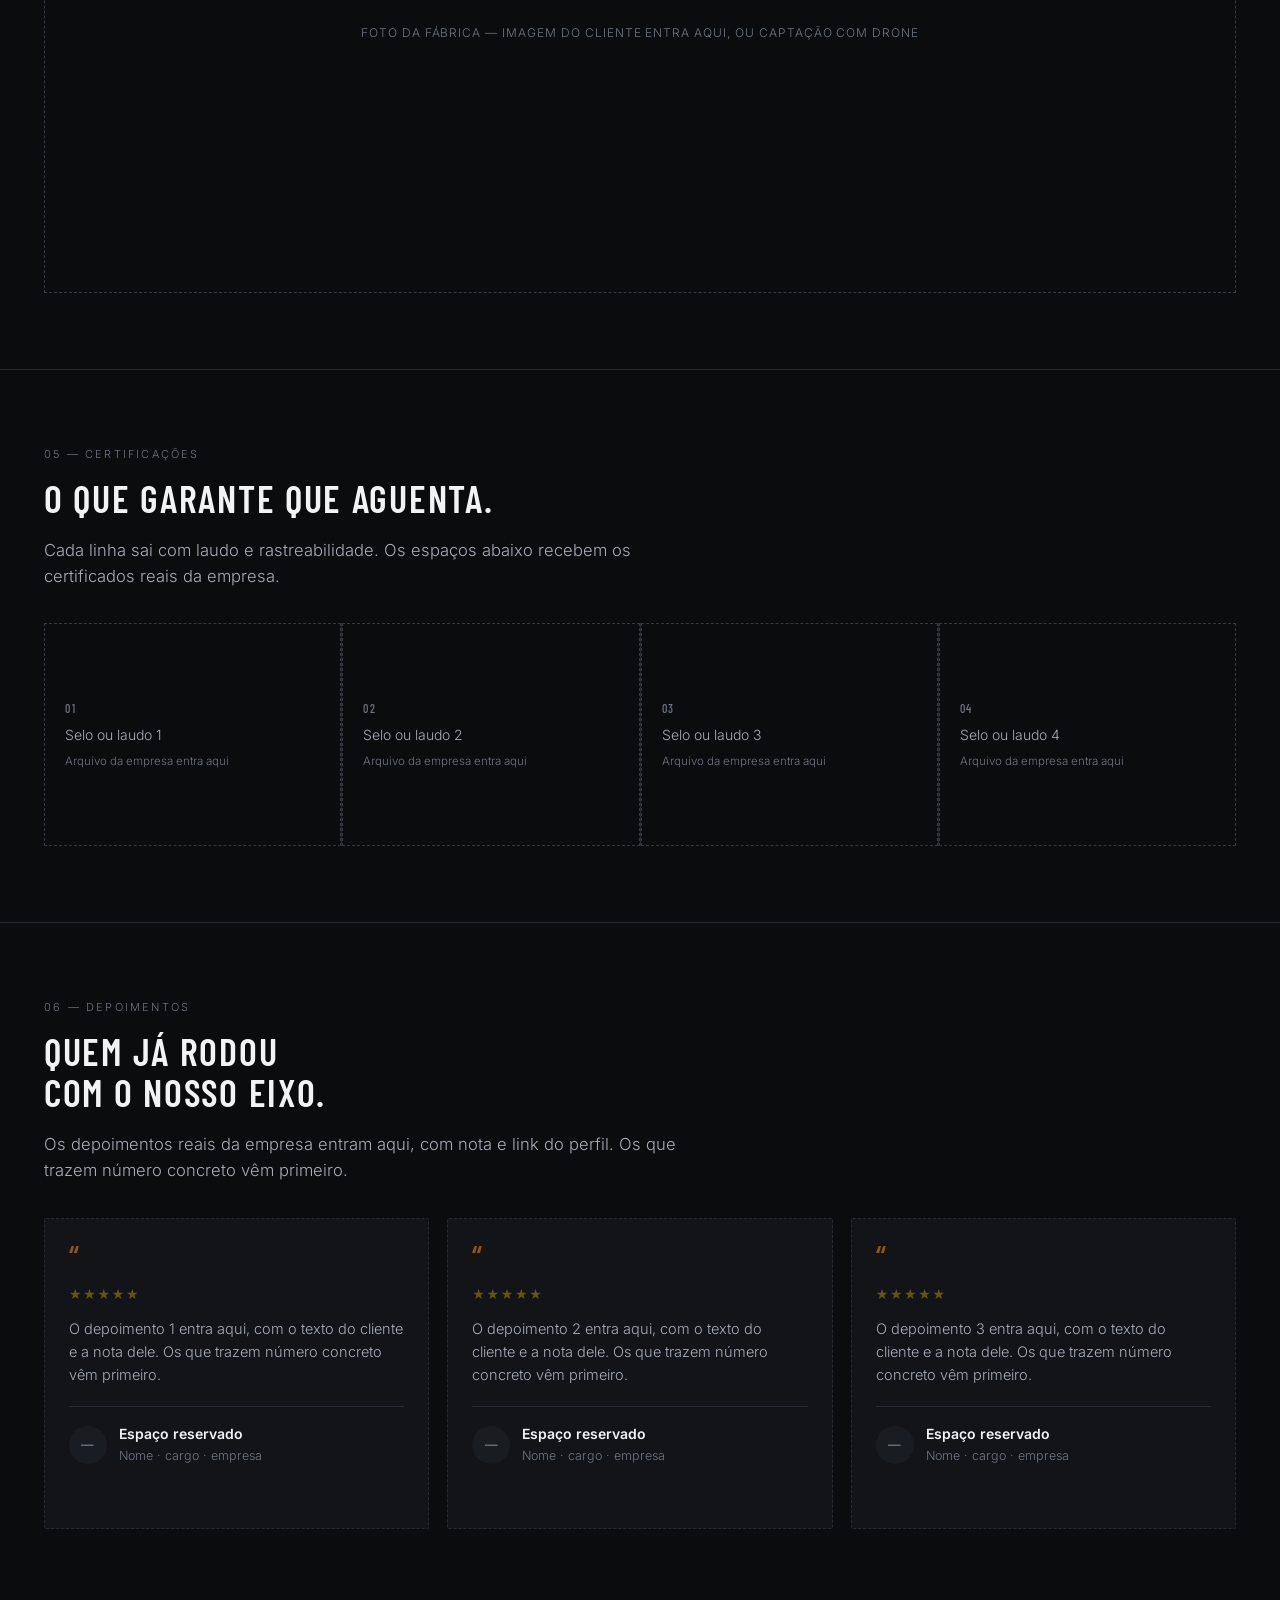
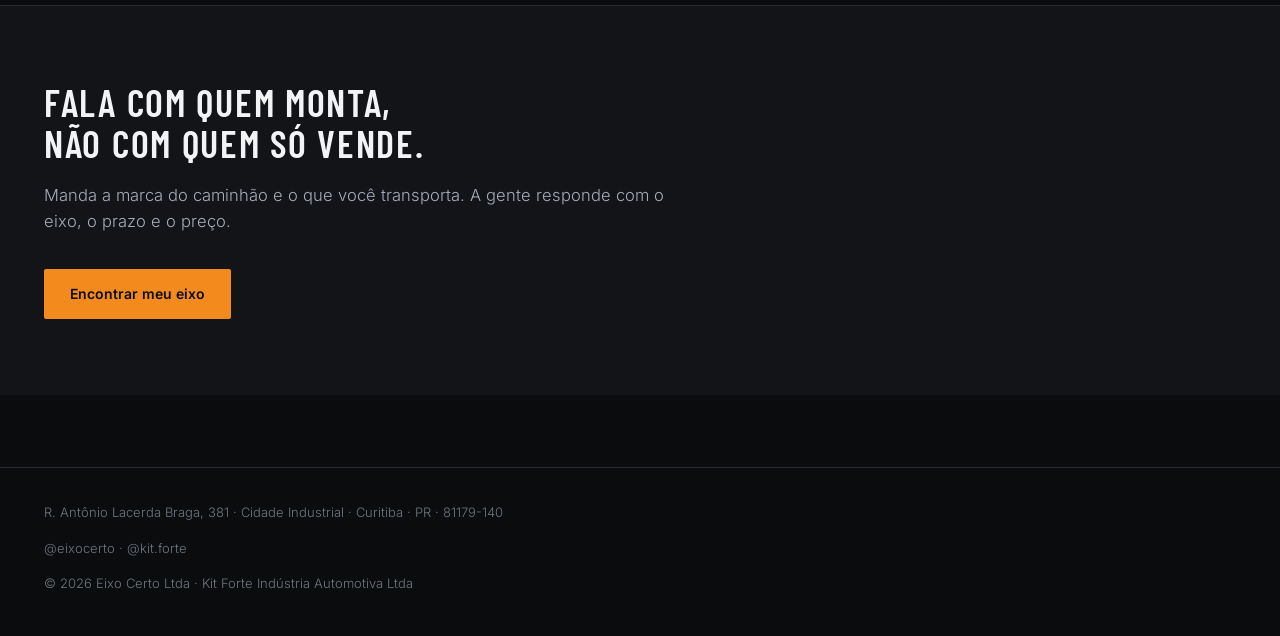
==== commit 1d5f9e3a: "Direcao D — estrutura JR e caminhao 3D real no heroi" ====
--- a/a/index.html
+++ b/a/index.html
@@ -18,12 +18,13 @@
 
   <title>Eixo Certo · Kit Forte — eixos para caminhões e carretas, em Curitiba</title>
   <meta name="robots" content="noindex,nofollow">
-  <script type="module" crossorigin src="../assets/fontes-Buia2ng4.js"></script>
-  <script type="module" crossorigin src="../assets/heroi-DNSnnydx.js"></script>
-  <script type="module" crossorigin src="../assets/home-CRoOoDzC.js"></script>
+  <script type="module" crossorigin src="../assets/fontes-o7MxqAMJ.js"></script>
+  <script type="module" crossorigin src="../assets/heroi-BNzYg7zb.js"></script>
+  <script type="module" crossorigin src="../assets/home-KQcHjmNH.js"></script>
   <link rel="stylesheet" crossorigin href="../assets/fontes-Dbsl9JPc.css">
   <link rel="stylesheet" crossorigin href="../assets/heroi-Dx72fnAp.css">
-  <link rel="stylesheet" crossorigin href="../assets/secoes-Cg3-JZ7F.css">
+  <link rel="stylesheet" crossorigin href="../assets/home-CtjYHTh4.css">
+  <link rel="stylesheet" crossorigin href="../assets/secoes-CXdIpxqf.css">
 </head>
 <body>
   <div class="rascunho">Amostra de layout · conteúdo e imagens provisórios</div>
--- a/assets/home-CtjYHTh4.css
+++ b/assets/home-CtjYHTh4.css
@@ -0,0 +1 @@
+[data-theme=c]{--ground: #12161B;--surface: #1A2027;--surface-2: #222A33;--rule: #2B343E;--rule-strong: #3C4854;--text: #EEF2F6;--text-2: #A3AEBA;--text-3: #6B7885;--accent: #5B9DD9;--accent-hover: #76B1E6;--accent-2: #E8A33D;--accent-ink: #0C1014;--steel: #45525F;--zap: #1FAF54;--zap-hover: #25C961;--radius: 3px;--font-display: "Inter", system-ui, -apple-system, "Segoe UI", sans-serif;--font-body: "Inter", system-ui, -apple-system, "Segoe UI", sans-serif;--w-display: 600;--w-body: 400;--tracking-display: -.022em;--case-display: none;--max: 1180px;--cab:#D6DEE6;--cab-topo:#E9EFF4;--cab-lado:#B2BDC8;--chassi:#48555F;--chassi-topo:#5B6976;--chassi-lado:#343F49;--cacamba:#1E3040;--cacamba-topo:#294155;--cacamba-lado:#16232F;--pneu:#14181C;--pneu-lado:#242A31;--banda:#3B4550;--aro:#6B7885;--cubo:#A3AEBA;--vidro:#35424E;--vidro-topo:#455563;--vidro-lado:#28323C;--grade:#252D36;--grade-topo:#343E49;--grade-lado:#1A2027;--sombra:rgba(0,0,0,.52);--eixo-novo:#5B9DD9}[data-theme=d]{--ground: #070C1C;--surface: #0E1530;--surface-2: #17203F;--rule: #1E2847;--rule-strong: #2E3A5F;--text: #F4F6FB;--text-2: #AAB3C9;--text-3: #6F7A96;--accent: #F28A1E;--accent-hover: #FF9B2E;--accent-2: #FFD100;--accent-ink: #0B0C0E;--steel: #3B4766;--zap: #1FAF54;--zap-hover: #25C961;--radius: 14px;--font-display: "Inter", system-ui, -apple-system, "Segoe UI", sans-serif;--font-body: "Inter", system-ui, -apple-system, "Segoe UI", sans-serif;--w-display: 600;--w-body: 400;--tracking-display: -.03em;--case-display: none;--max: 1200px;--cab:#E3E8EF;--cab-topo:#F3F6FA;--cab-lado:#BCC5D2;--chassi:#4A5468;--chassi-topo:#5E6A80;--chassi-lado:#353E50;--cacamba:#1B2A5E;--cacamba-topo:#25377A;--cacamba-lado:#131E45;--pneu:#111520;--pneu-lado:#222838;--banda:#3A4358;--aro:#6F7A96;--cubo:#AAB3C9;--vidro:#33405C;--vidro-topo:#445273;--vidro-lado:#26304A;--grade:#232B40;--grade-topo:#333D55;--grade-lado:#181F30;--sombra:rgba(0,0,0,.55);--eixo-novo:#F28A1E}[data-theme=d] .secao--clara,[data-theme=d] #fabrica,[data-theme=d] #linhas,[data-theme=d] #eixo-gira,[data-theme=d] #certificacoes{--ground: #F4F6FB;--surface: #FFFFFF;--surface-2: #E9EDF5;--rule: #DFE4EF;--rule-strong: #C4CCDD;--text: #0B1230;--text-2: #4B5470;--text-3: #7B8499;--steel: #B8C1D4;--sombra-card: 0 18px 40px -22px rgba(11, 18, 48, .35);background:var(--ground);color:var(--text);border-top:none}[data-theme=d] #linhas,[data-theme=d] #certificacoes{--ground: #FFFFFF;--surface: #F4F6FB }[data-theme=d] .secao{padding-block:104px;border-top:none}[data-theme=d] .secao__n{letter-spacing:.24em;color:var(--accent);font-weight:600}[data-theme=d] .secao__titulo{font-size:clamp(28px,4vw,48px);max-width:16em;letter-spacing:-.03em}[data-theme=d] .lead{font-size:17px}[data-theme=d] .cabecalho{background:none;border:none;top:12px;pointer-events:none}[data-theme=d] .cabecalho__linha{pointer-events:auto;background:#070c1cc7;-webkit-backdrop-filter:blur(14px);backdrop-filter:blur(14px);border:1px solid rgba(255,255,255,.08);border-radius:999px;padding:8px 10px 8px 22px;min-height:60px;box-shadow:0 20px 50px -30px #000c}[data-theme=d] .cabecalho__cta{border-radius:999px;padding-inline:22px}[data-theme=d] .menu{font-size:14px}[data-theme=d] .menu a{color:#c9d0e3}[data-theme=d] .menu a:hover,[data-theme=d] .menu a:active{color:#fff}[data-theme=d] .marca__slot{border-color:#ffffff40}[data-theme=d] .marca__texto strong{color:#fff}[data-theme=d] .abertura{position:relative;min-height:calc(100svh - 72px);display:grid;align-items:center;padding-block:40px 40px;margin-top:-84px;padding-top:122px;overflow:hidden;isolation:isolate}[data-theme=d] .abertura:before{content:"";position:absolute;inset:0;z-index:-1;background:radial-gradient(60% 50% at 78% 62%,rgba(242,138,30,.16),transparent 70%),radial-gradient(50% 40% at 15% 20%,rgba(27,42,94,.8),transparent 70%),linear-gradient(180deg,#070c1c,#0b1230 60%,#070c1c)}[data-theme=d] .abertura:after{content:"";position:absolute;left:0;right:0;bottom:0;height:42%;z-index:-1;background:linear-gradient(180deg,transparent,rgba(7,12,28,.9)),repeating-linear-gradient(90deg,rgba(255,255,255,.05) 0 1px,transparent 1px 80px),repeating-linear-gradient(0deg,rgba(255,255,255,.05) 0 1px,transparent 1px 44px);transform:perspective(600px) rotateX(58deg);transform-origin:bottom center;opacity:.8}[data-theme=d] .abertura__sobrancelha{letter-spacing:.26em;font-weight:600}[data-theme=d] .abertura__titulo{font-size:clamp(34px,4.9vw,60px);max-width:13em;line-height:1.04}[data-theme=d] .abertura .lead{font-size:17px;max-width:34em;margin-top:14px}[data-theme=d] .abertura__acoes .btn{border-radius:999px;padding:16px 30px}[data-theme=d] .heroi{border:none;background:none;padding:0;margin-top:10px;display:grid;grid-template-columns:1fr auto;grid-template-areas:"cab cab" "palco palco" "pe pe";gap:0 20px}[data-theme=d] .heroi__cabecalho{grid-area:cab;justify-content:flex-end}[data-theme=d] .heroi__rotulo{display:none}[data-theme=d] .heroi__ton{font-size:clamp(40px,6vw,72px);letter-spacing:-.04em}[data-theme=d] .heroi__palco{grid-area:palco;margin-top:-24px;max-width:1040px;width:100%;margin-inline:auto;filter:drop-shadow(0 40px 60px rgba(0,0,0,.6))}[data-theme=d] .heroi__pe{grid-area:pe;border-top:1px solid rgba(255,255,255,.08);margin-top:18px}[data-theme=d] .numeros{gap:18px;background:none;margin-bottom:44px}[data-theme=d] .numero{background:var(--surface);border-radius:var(--radius);padding:30px 28px;box-shadow:var(--sombra-card)}[data-theme=d] .numero__valor{font-size:clamp(38px,5.4vw,60px);letter-spacing:-.04em}[data-theme=d] .numero--vago{border:1px dashed var(--rule-strong);box-shadow:none}[data-theme=d] .numero__pendencia{color:#b8761a}[data-theme=d] .promessas li{color:var(--text-2)}[data-theme=d] .foto-vaga{border-radius:var(--radius);background:var(--surface);aspect-ratio:21 / 8}[data-theme=d] #linhas .secao__titulo{max-width:none}[data-theme=d] .portico{display:none}[data-theme=d] .linhas{grid-template-columns:repeat(4,1fr);gap:22px;background:none}[data-theme=d] .linha{position:relative;background:var(--surface);border-radius:var(--radius);padding:0 22px 22px;overflow:hidden;box-shadow:var(--sombra-card);transition:transform .25s ease,box-shadow .25s ease;transform-style:preserve-3d}[data-theme=d] .linha:hover,[data-theme=d] .linha:active{background:var(--surface);transform:translateY(-6px);box-shadow:0 30px 50px -24px #0b123073}[data-theme=d] .linha:before{content:"Foto da linha entra aqui";display:grid;place-items:center;aspect-ratio:4 / 3;margin:0 -22px 18px;font-size:11px;letter-spacing:.14em;text-transform:uppercase;color:#ffffff8c;background:linear-gradient(160deg,#1b2a5e,#0e1530 60%,#070c1c);border-bottom:3px solid var(--accent)}[data-theme=d] .linha__n{position:absolute;top:14px;left:18px;color:var(--accent-2);z-index:1}[data-theme=d] .linha__nome{font-size:18px;margin:4px 0 8px}[data-theme=d] .linha__ir{font-weight:600}[data-theme=d] #processo{padding-block:60px}[data-theme=d] #processo .wrap{background:radial-gradient(50% 60% at 100% 0%,rgba(242,138,30,.18),transparent 60%),linear-gradient(135deg,#0e1530,#070c1c);border:1px solid var(--rule);border-radius:28px;padding:64px 56px;display:grid;grid-template-columns:minmax(0,1fr) minmax(0,1.2fr);gap:40px 56px;align-items:start}[data-theme=d] #processo .secao__n,[data-theme=d] #processo .secao__titulo,[data-theme=d] #processo .lead{grid-column:1}[data-theme=d] #processo .secao__titulo{max-width:10em}[data-theme=d] #processo .passos{grid-column:2;grid-row:1 / span 3;grid-template-columns:1fr 1fr;gap:30px 34px}[data-theme=d] #processo .passo{border-top:1px solid var(--rule);padding-top:18px}[data-theme=d] #processo .passo__n{font-size:30px}[data-theme=d] #processo .passo__titulo{font-size:15.5px;letter-spacing:.04em;text-transform:uppercase}[data-theme=d] .eixo-gira__palco{border-radius:50%;background:radial-gradient(circle at 40% 35%,#fff,#e9edf5 60%,#dfe4ef);box-shadow:var(--sombra-card);padding:8%}[data-theme=d] .eixo-gira .btn{border-radius:999px}[data-theme=d] .selos{gap:18px;background:none}[data-theme=d] .selo{background:var(--surface);border-radius:var(--radius);border-color:var(--rule-strong)}[data-theme=d] #depoimentos .secao__titulo{text-align:center;margin-inline:auto}[data-theme=d] #depoimentos .secao__n{text-align:center}[data-theme=d] #depoimentos .lead{text-align:center;margin-inline:auto}[data-theme=d] .depo{background:var(--surface);border-color:var(--rule);box-shadow:0 30px 60px -40px #000c}[data-theme=d] .depo__avatar{background:var(--accent);color:var(--accent-ink)}[data-theme=d] .secao--final{position:relative;min-height:78vh;display:grid;align-items:center;background:#070c1c;overflow:hidden;isolation:isolate;--par: 0}[data-theme=d] .secao--final:before{content:"";position:absolute;inset:-12% 0;z-index:-2;background-image:image-set(url(./final-galpao-CWeRyCLK.webp) 1x,url(./final-galpao-CWeRyCLK.webp) 2x);background-size:cover;background-position:68% 50%;transform:translateY(calc(var(--par) * 1%));will-change:transform}[data-theme=d] .secao--final:after{content:"";position:absolute;inset:0;z-index:-1;background:linear-gradient(90deg,#070c1cf5,#070c1cd1 38%,#070c1c40 70%,#070c1c1a),linear-gradient(180deg,rgba(7,12,28,.9) 0%,transparent 25%,transparent 75%,rgba(7,12,28,.95) 100%)}[data-theme=d] .secao--final .secao__titulo{font-size:clamp(34px,5.4vw,66px);max-width:11em}[data-theme=d] .secao--final .lead{font-size:18px;max-width:30em}[data-theme=d] .final__acoes .btn{border-radius:999px;padding:18px 34px;font-size:15px}[data-theme=d] footer{margin-top:0;padding:40px 0 48px;border-top:1px solid var(--rule)}@media(max-width:980px){[data-theme=d] .linhas{grid-template-columns:repeat(2,1fr)}[data-theme=d] #processo .wrap{grid-template-columns:1fr;padding:44px 32px}[data-theme=d] #processo .passos{grid-column:1;grid-row:auto}}@media(max-width:760px){[data-theme=d] .secao{padding-block:64px}[data-theme=d] .abertura{min-height:0;margin-top:-72px;padding-top:110px}[data-theme=d] .cabecalho__linha{padding-left:16px;min-height:54px}[data-theme=d] .linhas{grid-template-columns:1fr}[data-theme=d] .heroi__ton{font-size:48px}[data-theme=d] .secao--final{min-height:0;padding-block:90px}[data-theme=d] .secao--final:after{background:linear-gradient(180deg,#070c1cf5,#070c1ccc 60%,#070c1c80)}[data-theme=d] #processo .wrap{padding:36px 22px;border-radius:20px}[data-theme=d] #processo .passos{grid-template-columns:1fr}}@media(max-width:560px){[data-theme=d] .cabecalho{top:8px}}@media(prefers-reduced-motion:reduce){[data-theme=d] .secao--final:before{transform:none}[data-theme=d] .linha,[data-theme=d] .linha:hover{transform:none}}[data-theme=d] .heroi--3d .heroi__palco{aspect-ratio:16 / 9;max-width:1120px;margin-top:-16px;filter:none;position:relative}[data-theme=d] .caminhao3d__poster{width:88%;height:auto;display:block;margin:4% auto 0;filter:drop-shadow(0 40px 50px rgba(0,0,0,.55))}[data-theme=d] .caminhao3d{width:100%;height:100%;display:block;background:transparent;--poster-color: transparent;--progress-bar-color: #F28A1E;--progress-bar-height: 2px;--progress-mask: transparent;cursor:grab}[data-theme=d] .caminhao3d:active{cursor:grabbing}[data-theme=d] .caminhao3d__dica{position:absolute;left:50%;bottom:8px;transform:translate(-50%);font-size:11px;letter-spacing:.14em;text-transform:uppercase;color:#ffffff73;white-space:nowrap;pointer-events:none}[data-theme=d] .heroi--3d .heroi__ton{font-size:clamp(34px,5vw,60px)}[data-theme=d] .heroi--3d .heroi__ton .heroi__un,[data-theme=d] .heroi--3d .heroi__pausa{display:none}[data-theme=d] .heroi--3d .heroi__ganho{color:var(--text-3);font-weight:400}@media(max-width:760px){[data-theme=d] .heroi--3d .heroi__palco{aspect-ratio:4 / 3;margin-top:28px}[data-theme=d] .caminhao3d__dica{font-size:10px;letter-spacing:.1em}}@media(min-width:981px){[data-theme=d] .abertura:has(.heroi--3d) .wrap{display:grid;grid-template-columns:minmax(0,.95fr) minmax(0,1.25fr);gap:0 24px;align-items:center}[data-theme=d] .abertura:has(.heroi--3d) .abertura__titulo{font-size:clamp(32px,3.6vw,50px);max-width:none}[data-theme=d] .heroi--3d{grid-column:2;grid-row:1 / span 4;margin-top:0;align-self:center}[data-theme=d] .heroi--3d .heroi__palco{aspect-ratio:5 / 4;max-width:none;margin-top:0}}[data-theme=d] .heroi--3d .heroi__cabecalho,[data-theme=d] .heroi--3d .heroi__pe{display:none}[data-theme=d] .heroi--3d .heroi__palco:after{content:"Chassi-cabine · configuração 4x2";position:absolute;left:0;top:0;font-size:11px;letter-spacing:.16em;text-transform:uppercase;color:var(--text-3)}[data-theme=d] .linha:before{content:"";background-size:cover;background-position:center;border-bottom:3px solid var(--accent)}[data-theme=d] .linha[data-linha=direcionais]:before{background-image:url(./linha-direcionais-DGbddsJ6.webp)}[data-theme=d] .linha[data-linha=caminhoes-carretas]:before{background-image:url(./linha-caminhoes-carretas-CWySTur7.webp)}[data-theme=d] .linha[data-linha=suspensao-mecanica]:before{background-image:url(./linha-suspensao-mecanica-BLI_iMnJ.webp)}[data-theme=d] .linha[data-linha=suspensao-ar]:before{background-image:url(./linha-suspensao-ar-BA-TsO2Y.webp)}[data-theme=d] .linha:after{content:"imagem provisória";position:absolute;right:12px;top:12px;font-size:9px;letter-spacing:.14em;text-transform:uppercase;color:#ffffff8c;background:#070c1c8c;padding:4px 8px;border-radius:999px}[data-theme=d] .foto-vaga{position:relative;border:none;overflow:hidden;background:url(./fabrica-galpao-BFaidpnF.webp) center / cover;aspect-ratio:21 / 9;display:flex;align-items:flex-end;justify-content:flex-start;padding:22px}[data-theme=d] .foto-vaga:before{content:"";position:absolute;inset:0;background:linear-gradient(180deg,transparent 55%,rgba(7,12,28,.85))}[data-theme=d] .foto-vaga figcaption{position:relative;text-align:left;color:#fffc;font-size:11px;letter-spacing:.14em}[data-theme=d] .eixo-gira{grid-template-columns:1fr minmax(320px,560px);gap:48px}[data-theme=d] .eixo-gira__palco.eixo3d{aspect-ratio:5 / 4;border-radius:22px;padding:0;max-width:none;background:radial-gradient(circle at 50% 40%,#fff,#e4e9f2 65%,#d6ddea);box-shadow:var(--sombra-card);position:relative;overflow:hidden}[data-theme=d] .eixo-gira__palco.eixo3d .caminhao3d{--poster-color: transparent }[data-theme=d] .eixo-gira__palco.eixo3d .caminhao3d__dica{color:var(--text-3)}[data-theme=d] .eixo-gira__palco.eixo3d:after{content:"Eixo traseiro · gire e aproxime";position:absolute;left:18px;top:14px;font-size:11px;letter-spacing:.16em;text-transform:uppercase;color:var(--text-3)}@media(max-width:980px){[data-theme=d] .eixo-gira{grid-template-columns:1fr}[data-theme=d] .eixo-gira__palco.eixo3d{max-width:none}}
--- a/assets/secoes-CXdIpxqf.css
+++ b/assets/secoes-CXdIpxqf.css
@@ -0,0 +1 @@
+.cabecalho{position:sticky;top:0;z-index:10;background:var(--ground);border-bottom:1px solid var(--rule)}.cabecalho__linha{display:flex;align-items:center;gap:12px 26px;min-height:64px;padding-block:10px}.marca{display:flex;align-items:center;gap:11px;margin-right:auto;padding-block:4px}.marca__slot{display:grid;place-items:center;width:38px;height:38px;border:1px dashed var(--rule-strong);border-radius:var(--radius);font-size:8px;letter-spacing:.1em;color:var(--text-3)}.marca__texto{display:flex;flex-direction:column;line-height:1.15}.marca__texto strong{font-family:var(--font-display);font-weight:var(--w-display);letter-spacing:var(--tracking-display);text-transform:var(--case-display);font-size:17px}.marca__texto span{font-size:10px;letter-spacing:.16em;text-transform:uppercase;color:var(--text-3)}.menu{display:flex;gap:22px;font-size:13.5px}.menu a{color:var(--text-2);transition:color .14s ease}.menu a:hover,.menu a:active{color:var(--text)}.cabecalho__cta{padding:11px 20px;min-height:42px;font-size:13px}.secao{padding-block:76px;border-top:1px solid var(--rule)}.secao:first-of-type{border-top:none}section[id]{scroll-margin-top:84px}@media(max-width:760px){section[id]{scroll-margin-top:70px}}.secao__n{font-size:11px;letter-spacing:.2em;text-transform:uppercase;color:var(--text-3);margin-bottom:14px}.secao__titulo{font-size:clamp(25px,3.4vw,38px);max-width:20em}.secao .lead{margin-bottom:34px}.abertura{padding-block:54px 72px}.abertura__sobrancelha{font-size:11px;letter-spacing:.2em;text-transform:uppercase;color:var(--accent);margin-bottom:16px}.abertura__titulo{font-size:clamp(31px,5.1vw,58px)}.abertura__acoes{display:flex;flex-wrap:wrap;gap:12px;margin-top:28px}.portico{height:1px;background:var(--accent);transform-origin:left center;margin-bottom:30px}.linhas{display:grid;gap:1px;background:var(--rule)}.linha{background:var(--ground);padding:26px 24px 24px;display:flex;flex-direction:column;transition:background .2s ease}.linha:hover,.linha:active{background:var(--surface)}.linha__n{font-family:var(--font-display);font-size:13px;letter-spacing:.14em;color:var(--text-3);transition:color .2s ease}.linha:hover .linha__n,.linha:active .linha__n{color:var(--accent)}.linha__nome{font-size:19px;margin:10px 0}.linha__texto{color:var(--text-2);font-size:14.5px;flex:1}.linha__ir{margin-top:18px;font-size:13px;color:var(--accent);transition:transform .18s ease;align-self:flex-start}.linha__ir:hover,.linha__ir:active{transform:translate(4px)}[data-theme=a] .linhas{grid-template-columns:repeat(4,1fr)}[data-theme=b] .linhas{grid-template-columns:1fr}[data-theme=b] .linha{display:grid;grid-template-columns:64px minmax(0,15em) 1fr auto;align-items:baseline;gap:6px 24px;padding:22px 4px}[data-theme=b] .linha{transition:padding-left .18s ease,background .2s ease}[data-theme=b] .linha:hover,[data-theme=b] .linha:active{padding-left:10px}[data-theme=b] .linha__nome{margin:0}[data-theme=b] .linha__ir{margin-top:0;align-self:center}.eixo-gira{display:grid;grid-template-columns:1fr minmax(220px,340px);gap:40px;align-items:center}.eixo-gira__acoes{margin-top:4px}.eixo-gira__palco{aspect-ratio:1 / 1}.eixo-gira__palco svg{width:100%;height:auto;display:block}.numeros{display:grid;grid-template-columns:repeat(3,1fr);gap:1px;background:var(--rule);margin-bottom:40px}.numero{background:var(--ground);padding:24px 22px}.numero__valor{display:flex;align-items:baseline;gap:2px;font-family:var(--font-display);font-weight:var(--w-display);letter-spacing:var(--tracking-display);font-size:clamp(30px,4.4vw,44px);line-height:1;font-variant-numeric:tabular-nums}.numero__un{font-size:.46em;color:var(--accent)}.numero__rotulo{font-size:13px;color:var(--text-2);margin-top:10px;max-width:18em}.numero--vago .numero__valor{color:var(--text-3)}.numero__pendencia{margin-top:10px;font-size:11px;letter-spacing:.1em;text-transform:uppercase;color:var(--accent-2)}.promessas{display:grid;gap:14px;max-width:46em;margin-bottom:36px}.promessas li{display:grid;grid-template-columns:34px 1fr;gap:14px;color:var(--text-2);font-size:15px}.promessas__n{font-family:var(--font-display);font-size:12px;letter-spacing:.12em;color:var(--accent)}.foto-vaga{border:1px dashed var(--rule-strong);aspect-ratio:16 / 7;display:grid;place-items:center;padding:20px}.foto-vaga figcaption{font-size:12px;letter-spacing:.08em;text-transform:uppercase;color:var(--text-3);text-align:center}.selos{display:grid;grid-template-columns:repeat(4,1fr);gap:1px;background:var(--rule)}.selo{background:var(--ground);border:1px dashed var(--rule-strong);aspect-ratio:4 / 3;display:flex;flex-direction:column;justify-content:center;padding:20px;gap:6px}.selo__n{font-family:var(--font-display);font-size:12px;letter-spacing:.14em;color:var(--text-3)}.selo__rotulo{font-size:14px;color:var(--text-2)}.selo__nota{font-size:11.5px;color:var(--text-3)}.depos{display:grid;grid-template-columns:repeat(3,1fr);gap:18px}.depo{background:var(--surface);border:1px solid var(--rule);border-radius:var(--radius);padding:26px 24px 22px;display:flex;flex-direction:column}.depo--vago{border-style:dashed}.depo__aspas{font-family:var(--font-display);font-size:34px;line-height:.7;color:var(--accent);opacity:.55}.depo__estrelas{color:var(--accent-2);font-size:14px;letter-spacing:.12em;margin:14px 0 12px}.depo__estrelas--vago{opacity:.35}.depo__texto{color:var(--text-2);font-size:14.5px;flex:1;margin:0}.depo__quem{display:flex;align-items:center;gap:12px;border-top:1px solid var(--rule);margin-top:20px;padding-top:16px}.depo__avatar{display:grid;place-items:center;width:38px;height:38px;flex:none;border-radius:50%;background:var(--surface-2);color:var(--text-3);font-size:12.5px;font-weight:600;letter-spacing:.04em}.depo__nome{display:block;font-size:14px}.depo__cargo{display:block;font-size:12.5px;color:var(--text-3)}.secao--final{background:var(--surface)}.final__acoes{margin-top:26px}.linha__ir{padding-block:12px;margin-top:6px}[data-theme=b] .linha__ir{padding-inline:0}.menu a{padding-block:12px}@media(max-width:980px){[data-theme=a] .linhas{grid-template-columns:repeat(2,1fr)}.depos{grid-template-columns:1fr}.selos{grid-template-columns:repeat(2,1fr)}.eixo-gira{grid-template-columns:1fr;gap:30px}.eixo-gira__palco{max-width:300px}}@media(max-width:760px){.secao{padding-block:54px}.menu{display:none}.cabecalho__linha{min-height:58px}.numeros,[data-theme=a] .linhas{grid-template-columns:1fr}[data-theme=b] .linha{grid-template-columns:44px 1fr;gap:4px 16px}[data-theme=b] .linha__texto{grid-column:2}[data-theme=b] .linha__ir{grid-column:2;margin-top:12px;align-self:start}.abertura{padding-block:36px 52px}}@media(max-width:560px){.selos{grid-template-columns:1fr}.cabecalho__cta{display:none}.abertura__acoes .btn{flex:1 1 100%}}[data-theme=c] .secao{padding-block:96px}[data-theme=c] .secao__n{letter-spacing:.26em;color:var(--accent)}[data-theme=c] .secao__titulo{font-size:clamp(27px,3.8vw,46px);max-width:17em}[data-theme=c] .abertura__titulo{font-size:clamp(33px,5.6vw,64px)}[data-theme=c] .abertura__sobrancelha{letter-spacing:.26em}[data-theme=c] .numeros{border:1px solid var(--rule);background:var(--rule)}[data-theme=c] .numero{background:var(--surface);padding:30px 26px}[data-theme=c] .numero__valor{font-size:clamp(34px,5vw,52px);letter-spacing:-.03em}[data-theme=c] .linhas{grid-template-columns:repeat(4,1fr);gap:26px;background:none}[data-theme=c] .linha{background:none;border-top:2px solid var(--accent);padding:20px 0 0}[data-theme=c] .linha:hover,[data-theme=c] .linha:active{background:none;border-top-color:var(--accent-hover)}[data-theme=c] .linha__nome{font-size:17px;letter-spacing:-.01em}.passos{display:grid;grid-template-columns:repeat(4,1fr);gap:28px}.passo{display:flex;flex-direction:column}.passo__n{font-family:var(--font-display);font-weight:var(--w-display);font-size:clamp(30px,3.6vw,42px);line-height:1;letter-spacing:-.03em;color:var(--accent);font-variant-numeric:tabular-nums}.passo__titulo{font-size:16.5px;margin:14px 0 8px}.passo__texto{color:var(--text-2);font-size:14.5px}.passo:last-child .passo__n{color:var(--accent-2)}@media(max-width:980px){[data-theme=c] .linhas,.passos{grid-template-columns:repeat(2,1fr)}}@media(max-width:760px){[data-theme=c] .secao{padding-block:60px}[data-theme=c] .linhas{grid-template-columns:1fr}.passos{grid-template-columns:1fr;gap:22px}.passo{border-left:2px solid var(--rule);padding-left:16px}}
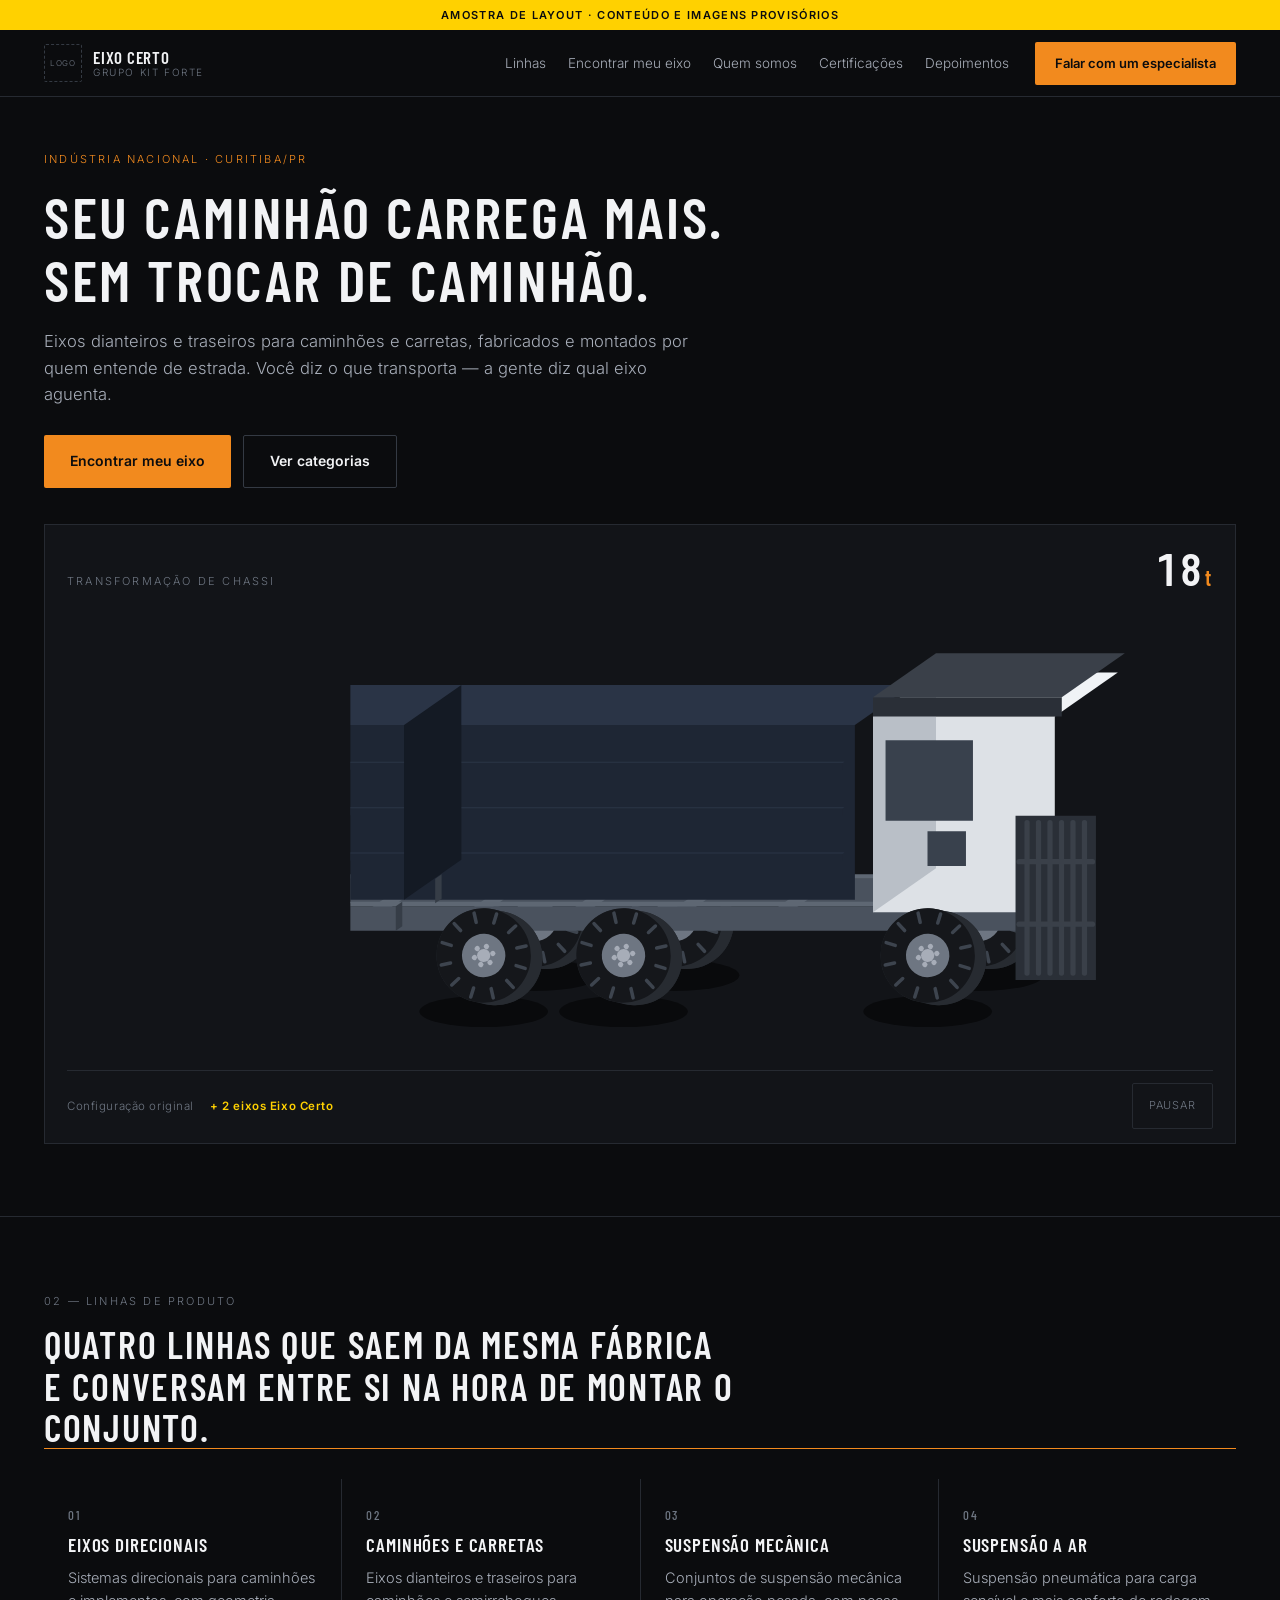
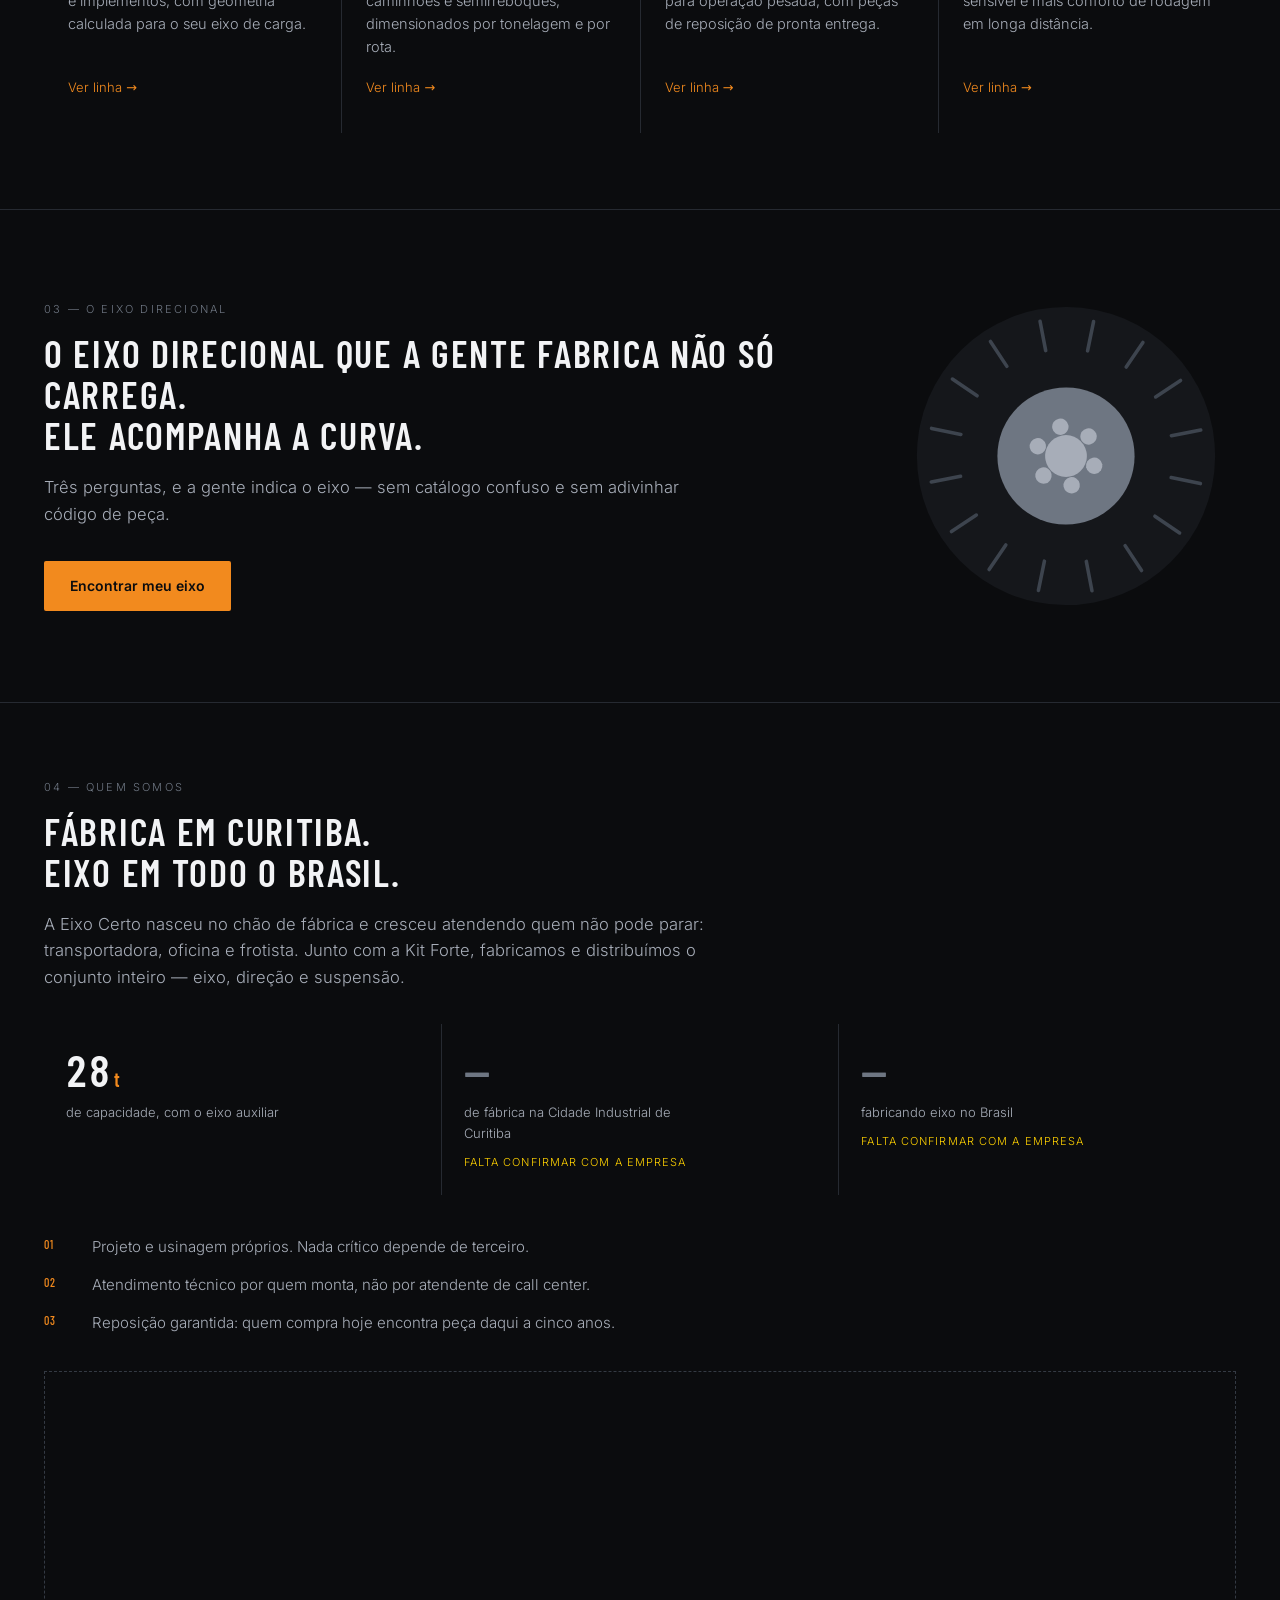
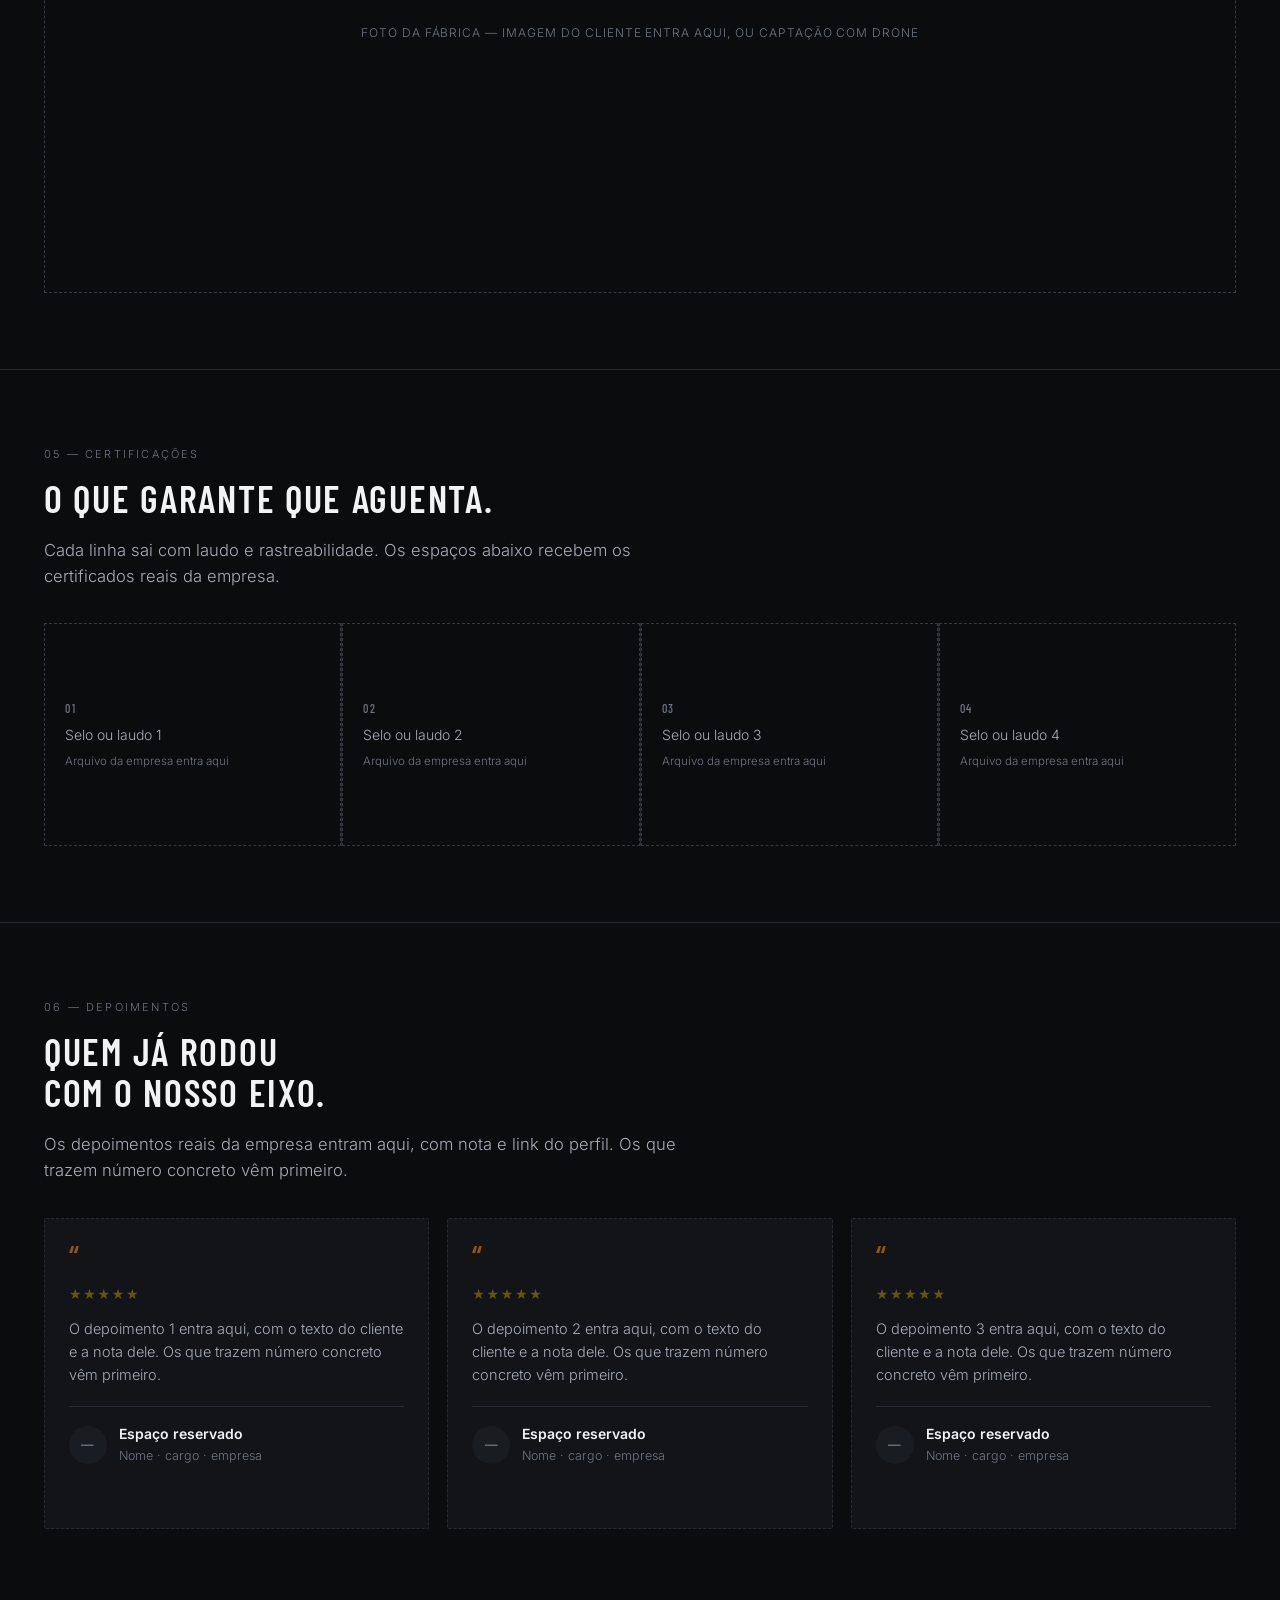
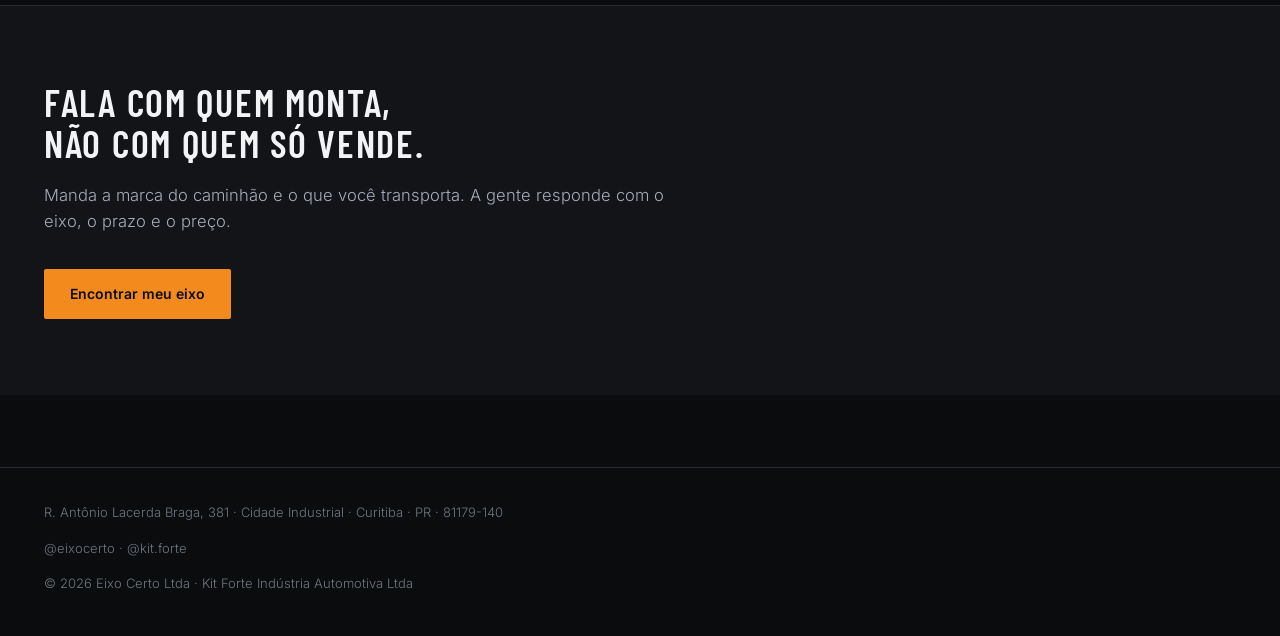
==== commit 666323de: "Eixo auxiliar descendo no heroi + mobile" ====
--- a/a/index.html
+++ b/a/index.html
@@ -20,10 +20,10 @@
   <meta name="robots" content="noindex,nofollow">
   <script type="module" crossorigin src="../assets/fontes-o7MxqAMJ.js"></script>
   <script type="module" crossorigin src="../assets/heroi-BNzYg7zb.js"></script>
-  <script type="module" crossorigin src="../assets/home-KQcHjmNH.js"></script>
+  <script type="module" crossorigin src="../assets/home-CoYdRRz0.js"></script>
   <link rel="stylesheet" crossorigin href="../assets/fontes-Dbsl9JPc.css">
   <link rel="stylesheet" crossorigin href="../assets/heroi-Dx72fnAp.css">
-  <link rel="stylesheet" crossorigin href="../assets/home-CtjYHTh4.css">
+  <link rel="stylesheet" crossorigin href="../assets/home-CQNBiKP2.css">
   <link rel="stylesheet" crossorigin href="../assets/secoes-CXdIpxqf.css">
 </head>
 <body>
--- a/assets/home-CQNBiKP2.css
+++ b/assets/home-CQNBiKP2.css
@@ -0,0 +1 @@
+[data-theme=c]{--ground: #12161B;--surface: #1A2027;--surface-2: #222A33;--rule: #2B343E;--rule-strong: #3C4854;--text: #EEF2F6;--text-2: #A3AEBA;--text-3: #6B7885;--accent: #5B9DD9;--accent-hover: #76B1E6;--accent-2: #E8A33D;--accent-ink: #0C1014;--steel: #45525F;--zap: #1FAF54;--zap-hover: #25C961;--radius: 3px;--font-display: "Inter", system-ui, -apple-system, "Segoe UI", sans-serif;--font-body: "Inter", system-ui, -apple-system, "Segoe UI", sans-serif;--w-display: 600;--w-body: 400;--tracking-display: -.022em;--case-display: none;--max: 1180px;--cab:#D6DEE6;--cab-topo:#E9EFF4;--cab-lado:#B2BDC8;--chassi:#48555F;--chassi-topo:#5B6976;--chassi-lado:#343F49;--cacamba:#1E3040;--cacamba-topo:#294155;--cacamba-lado:#16232F;--pneu:#14181C;--pneu-lado:#242A31;--banda:#3B4550;--aro:#6B7885;--cubo:#A3AEBA;--vidro:#35424E;--vidro-topo:#455563;--vidro-lado:#28323C;--grade:#252D36;--grade-topo:#343E49;--grade-lado:#1A2027;--sombra:rgba(0,0,0,.52);--eixo-novo:#5B9DD9}[data-theme=d]{--ground: #070C1C;--surface: #0E1530;--surface-2: #17203F;--rule: #1E2847;--rule-strong: #2E3A5F;--text: #F4F6FB;--text-2: #AAB3C9;--text-3: #6F7A96;--accent: #F28A1E;--accent-hover: #FF9B2E;--accent-2: #FFD100;--accent-ink: #0B0C0E;--steel: #3B4766;--zap: #1FAF54;--zap-hover: #25C961;--radius: 14px;--font-display: "Inter", system-ui, -apple-system, "Segoe UI", sans-serif;--font-body: "Inter", system-ui, -apple-system, "Segoe UI", sans-serif;--w-display: 600;--w-body: 400;--tracking-display: -.03em;--case-display: none;--max: 1200px;--cab:#E3E8EF;--cab-topo:#F3F6FA;--cab-lado:#BCC5D2;--chassi:#4A5468;--chassi-topo:#5E6A80;--chassi-lado:#353E50;--cacamba:#1B2A5E;--cacamba-topo:#25377A;--cacamba-lado:#131E45;--pneu:#111520;--pneu-lado:#222838;--banda:#3A4358;--aro:#6F7A96;--cubo:#AAB3C9;--vidro:#33405C;--vidro-topo:#445273;--vidro-lado:#26304A;--grade:#232B40;--grade-topo:#333D55;--grade-lado:#181F30;--sombra:rgba(0,0,0,.55);--eixo-novo:#F28A1E}[data-theme=d] .secao--clara,[data-theme=d] #fabrica,[data-theme=d] #linhas,[data-theme=d] #eixo-gira,[data-theme=d] #certificacoes{--ground: #F4F6FB;--surface: #FFFFFF;--surface-2: #E9EDF5;--rule: #DFE4EF;--rule-strong: #C4CCDD;--text: #0B1230;--text-2: #4B5470;--text-3: #7B8499;--steel: #B8C1D4;--sombra-card: 0 18px 40px -22px rgba(11, 18, 48, .35);background:var(--ground);color:var(--text);border-top:none}[data-theme=d] #linhas,[data-theme=d] #certificacoes{--ground: #FFFFFF;--surface: #F4F6FB }[data-theme=d] .secao{padding-block:104px;border-top:none}[data-theme=d] .secao__n{letter-spacing:.24em;color:var(--accent);font-weight:600}[data-theme=d] .secao__titulo{font-size:clamp(28px,4vw,48px);max-width:16em;letter-spacing:-.03em}[data-theme=d] .lead{font-size:17px}[data-theme=d] .cabecalho{background:none;border:none;top:12px;pointer-events:none}[data-theme=d] .cabecalho__linha{pointer-events:auto;background:#070c1cc7;-webkit-backdrop-filter:blur(14px);backdrop-filter:blur(14px);border:1px solid rgba(255,255,255,.08);border-radius:999px;padding:8px 10px 8px 22px;min-height:60px;box-shadow:0 20px 50px -30px #000c}[data-theme=d] .cabecalho__cta{border-radius:999px;padding-inline:22px}[data-theme=d] .menu{font-size:14px}[data-theme=d] .menu a{color:#c9d0e3}[data-theme=d] .menu a:hover,[data-theme=d] .menu a:active{color:#fff}[data-theme=d] .marca__slot{border-color:#ffffff40}[data-theme=d] .marca__texto strong{color:#fff}[data-theme=d] .abertura{position:relative;min-height:calc(100svh - 72px);display:grid;align-items:center;padding-block:40px 40px;margin-top:-84px;padding-top:122px;overflow:hidden;isolation:isolate}[data-theme=d] .abertura:before{content:"";position:absolute;inset:0;z-index:-1;background:radial-gradient(60% 50% at 78% 62%,rgba(242,138,30,.16),transparent 70%),radial-gradient(50% 40% at 15% 20%,rgba(27,42,94,.8),transparent 70%),linear-gradient(180deg,#070c1c,#0b1230 60%,#070c1c)}[data-theme=d] .abertura:after{content:"";position:absolute;left:0;right:0;bottom:0;height:42%;z-index:-1;background:linear-gradient(180deg,transparent,rgba(7,12,28,.9)),repeating-linear-gradient(90deg,rgba(255,255,255,.05) 0 1px,transparent 1px 80px),repeating-linear-gradient(0deg,rgba(255,255,255,.05) 0 1px,transparent 1px 44px);transform:perspective(600px) rotateX(58deg);transform-origin:bottom center;opacity:.8}[data-theme=d] .abertura__sobrancelha{letter-spacing:.26em;font-weight:600}[data-theme=d] .abertura__titulo{font-size:clamp(34px,4.9vw,60px);max-width:13em;line-height:1.04}[data-theme=d] .abertura .lead{font-size:17px;max-width:34em;margin-top:14px}[data-theme=d] .abertura__acoes .btn{border-radius:999px;padding:16px 30px}[data-theme=d] .heroi{border:none;background:none;padding:0;margin-top:10px;display:grid;grid-template-columns:1fr auto;grid-template-areas:"cab cab" "palco palco" "pe pe";gap:0 20px}[data-theme=d] .heroi__cabecalho{grid-area:cab;justify-content:flex-end}[data-theme=d] .heroi__rotulo{display:none}[data-theme=d] .heroi__ton{font-size:clamp(40px,6vw,72px);letter-spacing:-.04em}[data-theme=d] .heroi__palco{grid-area:palco;margin-top:-24px;max-width:1040px;width:100%;margin-inline:auto;filter:drop-shadow(0 40px 60px rgba(0,0,0,.6))}[data-theme=d] .heroi__pe{grid-area:pe;border-top:1px solid rgba(255,255,255,.08);margin-top:18px}[data-theme=d] .numeros{gap:18px;background:none;margin-bottom:44px}[data-theme=d] .numero{background:var(--surface);border-radius:var(--radius);padding:30px 28px;box-shadow:var(--sombra-card)}[data-theme=d] .numero__valor{font-size:clamp(38px,5.4vw,60px);letter-spacing:-.04em}[data-theme=d] .numero--vago{border:1px dashed var(--rule-strong);box-shadow:none}[data-theme=d] .numero__pendencia{color:#b8761a}[data-theme=d] .promessas li{color:var(--text-2)}[data-theme=d] .foto-vaga{border-radius:var(--radius);background:var(--surface);aspect-ratio:21 / 8}[data-theme=d] #linhas .secao__titulo{max-width:none}[data-theme=d] .portico{display:none}[data-theme=d] .linhas{grid-template-columns:repeat(4,1fr);gap:22px;background:none}[data-theme=d] .linha{position:relative;background:var(--surface);border-radius:var(--radius);padding:0 22px 22px;overflow:hidden;box-shadow:var(--sombra-card);transition:transform .25s ease,box-shadow .25s ease;transform-style:preserve-3d}[data-theme=d] .linha:hover,[data-theme=d] .linha:active{background:var(--surface);transform:translateY(-6px);box-shadow:0 30px 50px -24px #0b123073}[data-theme=d] .linha:before{content:"Foto da linha entra aqui";display:grid;place-items:center;aspect-ratio:4 / 3;margin:0 -22px 18px;font-size:11px;letter-spacing:.14em;text-transform:uppercase;color:#ffffff8c;background:linear-gradient(160deg,#1b2a5e,#0e1530 60%,#070c1c);border-bottom:3px solid var(--accent)}[data-theme=d] .linha__n{position:absolute;top:14px;left:18px;color:var(--accent-2);z-index:1}[data-theme=d] .linha__nome{font-size:18px;margin:4px 0 8px}[data-theme=d] .linha__ir{font-weight:600}[data-theme=d] #processo{padding-block:60px}[data-theme=d] #processo .wrap{background:radial-gradient(50% 60% at 100% 0%,rgba(242,138,30,.18),transparent 60%),linear-gradient(135deg,#0e1530,#070c1c);border:1px solid var(--rule);border-radius:28px;padding:64px 56px;display:grid;grid-template-columns:minmax(0,1fr) minmax(0,1.2fr);gap:40px 56px;align-items:start}[data-theme=d] #processo .secao__n,[data-theme=d] #processo .secao__titulo,[data-theme=d] #processo .lead{grid-column:1}[data-theme=d] #processo .secao__titulo{max-width:10em}[data-theme=d] #processo .passos{grid-column:2;grid-row:1 / span 3;grid-template-columns:1fr 1fr;gap:30px 34px}[data-theme=d] #processo .passo{border-top:1px solid var(--rule);padding-top:18px}[data-theme=d] #processo .passo__n{font-size:30px}[data-theme=d] #processo .passo__titulo{font-size:15.5px;letter-spacing:.04em;text-transform:uppercase}[data-theme=d] .eixo-gira__palco{border-radius:50%;background:radial-gradient(circle at 40% 35%,#fff,#e9edf5 60%,#dfe4ef);box-shadow:var(--sombra-card);padding:8%}[data-theme=d] .eixo-gira .btn{border-radius:999px}[data-theme=d] .selos{gap:18px;background:none}[data-theme=d] .selo{background:var(--surface);border-radius:var(--radius);border-color:var(--rule-strong)}[data-theme=d] #depoimentos .secao__titulo{text-align:center;margin-inline:auto}[data-theme=d] #depoimentos .secao__n{text-align:center}[data-theme=d] #depoimentos .lead{text-align:center;margin-inline:auto}[data-theme=d] .depo{background:var(--surface);border-color:var(--rule);box-shadow:0 30px 60px -40px #000c}[data-theme=d] .depo__avatar{background:var(--accent);color:var(--accent-ink)}[data-theme=d] .secao--final{position:relative;min-height:78vh;display:grid;align-items:center;background:#070c1c;overflow:hidden;isolation:isolate;--par: 0}[data-theme=d] .secao--final:before{content:"";position:absolute;inset:-12% 0;z-index:-2;background-image:image-set(url(./final-galpao-CWeRyCLK.webp) 1x,url(./final-galpao-CWeRyCLK.webp) 2x);background-size:cover;background-position:68% 50%;transform:translateY(calc(var(--par) * 1%));will-change:transform}[data-theme=d] .secao--final:after{content:"";position:absolute;inset:0;z-index:-1;background:linear-gradient(90deg,#070c1cf5,#070c1cd1 38%,#070c1c40 70%,#070c1c1a),linear-gradient(180deg,rgba(7,12,28,.9) 0%,transparent 25%,transparent 75%,rgba(7,12,28,.95) 100%)}[data-theme=d] .secao--final .secao__titulo{font-size:clamp(34px,5.4vw,66px);max-width:11em}[data-theme=d] .secao--final .lead{font-size:18px;max-width:30em}[data-theme=d] .final__acoes .btn{border-radius:999px;padding:18px 34px;font-size:15px}[data-theme=d] footer{margin-top:0;padding:40px 0 48px;border-top:1px solid var(--rule)}@media(max-width:980px){[data-theme=d] .linhas{grid-template-columns:repeat(2,1fr)}[data-theme=d] #processo .wrap{grid-template-columns:1fr;padding:44px 32px}[data-theme=d] #processo .passos{grid-column:1;grid-row:auto}}@media(max-width:760px){[data-theme=d] .secao{padding-block:64px}[data-theme=d] .abertura{min-height:0;margin-top:-72px;padding-top:110px}[data-theme=d] .cabecalho__linha{padding-left:16px;min-height:54px}[data-theme=d] .linhas{grid-template-columns:1fr}[data-theme=d] .heroi__ton{font-size:48px}[data-theme=d] .secao--final{min-height:0;padding-block:90px}[data-theme=d] .secao--final:after{background:linear-gradient(180deg,#070c1cf5,#070c1ccc 60%,#070c1c80)}[data-theme=d] #processo .wrap{padding:36px 22px;border-radius:20px}[data-theme=d] #processo .passos{grid-template-columns:1fr}}@media(max-width:560px){[data-theme=d] .cabecalho{top:8px}}@media(prefers-reduced-motion:reduce){[data-theme=d] .secao--final:before{transform:none}[data-theme=d] .linha,[data-theme=d] .linha:hover{transform:none}}[data-theme=d] .heroi--3d .heroi__palco{aspect-ratio:16 / 9;max-width:1120px;margin-top:-16px;filter:none;position:relative}[data-theme=d] .caminhao3d__poster{width:88%;height:auto;display:block;margin:4% auto 0;filter:drop-shadow(0 40px 50px rgba(0,0,0,.55))}[data-theme=d] .caminhao3d{width:100%;height:100%;display:block;background:transparent;--poster-color: transparent;--progress-bar-color: #F28A1E;--progress-bar-height: 2px;--progress-mask: transparent;cursor:grab}[data-theme=d] .caminhao3d:active{cursor:grabbing}[data-theme=d] .caminhao3d__dica{position:absolute;left:50%;bottom:8px;transform:translate(-50%);font-size:11px;letter-spacing:.14em;text-transform:uppercase;color:#ffffff73;white-space:nowrap;pointer-events:none}[data-theme=d] .heroi--3d .heroi__ton{font-size:clamp(34px,5vw,60px)}[data-theme=d] .heroi--3d .heroi__ton .heroi__un,[data-theme=d] .heroi--3d .heroi__pausa{display:none}@media(max-width:760px){[data-theme=d] .heroi--3d .heroi__palco{aspect-ratio:4 / 3;margin-top:28px}[data-theme=d] .caminhao3d__dica{font-size:10px;letter-spacing:.1em}}@media(min-width:981px){[data-theme=d] .abertura:has(.heroi--3d) .wrap{display:grid;grid-template-columns:minmax(0,.95fr) minmax(0,1.25fr);gap:0 24px;align-items:center}[data-theme=d] .abertura:has(.heroi--3d) .abertura__titulo{font-size:clamp(32px,3.6vw,50px);max-width:none}[data-theme=d] .heroi--3d{grid-column:2;grid-row:1 / span 4;margin-top:0;align-self:center}[data-theme=d] .heroi--3d .heroi__palco{aspect-ratio:5 / 4;max-width:none;margin-top:0}}[data-theme=d] .heroi--3d .heroi__cabecalho{display:flex;justify-content:flex-end;position:absolute;right:0;top:-6px;z-index:2}[data-theme=d] .heroi--3d{position:relative}[data-theme=d] .heroi--3d .heroi__ton{font-size:clamp(34px,4.6vw,56px)}[data-theme=d] .heroi--3d .heroi__ton .heroi__un{display:inline;font-size:.5em;color:var(--accent)}[data-theme=d] .heroi--3d .heroi__pe{display:flex;margin-top:6px;border-top:none;padding-top:0}[data-theme=d] .heroi--3d .heroi__pausa{display:inline-flex;align-items:center;justify-content:center;border:1px solid var(--accent);color:var(--accent);background:none;border-radius:999px;padding:10px 18px;min-height:40px;text-transform:none;letter-spacing:.02em;font-size:13px;font-weight:600;transition:background .15s ease,color .15s ease}[data-theme=d] .heroi--3d .heroi__pausa:hover,[data-theme=d] .heroi--3d .heroi__pausa:active{background:var(--accent);color:var(--accent-ink)}[data-theme=d] .heroi--3d .heroi__pausa[disabled]{opacity:.4}[data-theme=d] .heroi--3d .heroi__ganho{color:var(--text-3);font-weight:400;transition:color .3s ease}[data-theme=d] .heroi--6x2 .heroi__ganho{color:var(--accent-2);font-weight:600}[data-theme=d] .heroi--3d .heroi__palco:after{content:"Chassi-cabine · configuração 4x2";transition:color .3s ease;position:absolute;left:0;top:0;font-size:11px;letter-spacing:.16em;text-transform:uppercase;color:var(--text-3)}[data-theme=d] .linha:before{content:"";background-size:cover;background-position:center;border-bottom:3px solid var(--accent)}[data-theme=d] .linha[data-linha=direcionais]:before{background-image:url(./linha-direcionais-DGbddsJ6.webp)}[data-theme=d] .linha[data-linha=caminhoes-carretas]:before{background-image:url(./linha-caminhoes-carretas-CWySTur7.webp)}[data-theme=d] .linha[data-linha=suspensao-mecanica]:before{background-image:url(./linha-suspensao-mecanica-BLI_iMnJ.webp)}[data-theme=d] .linha[data-linha=suspensao-ar]:before{background-image:url(./linha-suspensao-ar-BA-TsO2Y.webp)}[data-theme=d] .linha:after{content:"imagem provisória";position:absolute;right:12px;top:12px;font-size:9px;letter-spacing:.14em;text-transform:uppercase;color:#ffffff8c;background:#070c1c8c;padding:4px 8px;border-radius:999px}[data-theme=d] .foto-vaga{position:relative;border:none;overflow:hidden;background:url(./fabrica-galpao-BFaidpnF.webp) center / cover;aspect-ratio:21 / 9;display:flex;align-items:flex-end;justify-content:flex-start;padding:22px}[data-theme=d] .foto-vaga:before{content:"";position:absolute;inset:0;background:linear-gradient(180deg,transparent 55%,rgba(7,12,28,.85))}[data-theme=d] .foto-vaga figcaption{position:relative;text-align:left;color:#fffc;font-size:11px;letter-spacing:.14em}[data-theme=d] .eixo-gira{grid-template-columns:1fr minmax(320px,560px);gap:48px}[data-theme=d] .eixo-gira__palco.eixo3d{aspect-ratio:5 / 4;border-radius:22px;padding:0;max-width:none;background:radial-gradient(circle at 50% 40%,#fff,#e4e9f2 65%,#d6ddea);box-shadow:var(--sombra-card);position:relative;overflow:hidden}[data-theme=d] .eixo-gira__palco.eixo3d .caminhao3d{--poster-color: transparent }[data-theme=d] .eixo-gira__palco.eixo3d .caminhao3d__dica{color:var(--text-3)}[data-theme=d] .eixo-gira__palco.eixo3d:after{content:"Eixo traseiro · gire e aproxime";position:absolute;left:18px;top:14px;font-size:11px;letter-spacing:.16em;text-transform:uppercase;color:var(--text-3)}@media(max-width:980px){[data-theme=d] .eixo-gira{grid-template-columns:1fr}[data-theme=d] .eixo-gira__palco.eixo3d{max-width:none}}@media(max-width:980px){[data-theme=d] .abertura{min-height:0;padding-top:112px;padding-bottom:40px}[data-theme=d] .heroi--3d{margin-top:12px}[data-theme=d] .heroi--3d .heroi__palco{margin-top:34px;aspect-ratio:16 / 10}}@media(min-width:981px)and (max-height:760px){[data-theme=d] .abertura{min-height:0}}[data-theme=d] .heroi--6x2 .heroi__palco:after{content:"Chassi-cabine · configuração 6x2 · eixo auxiliar Eixo Certo";color:var(--accent)}
